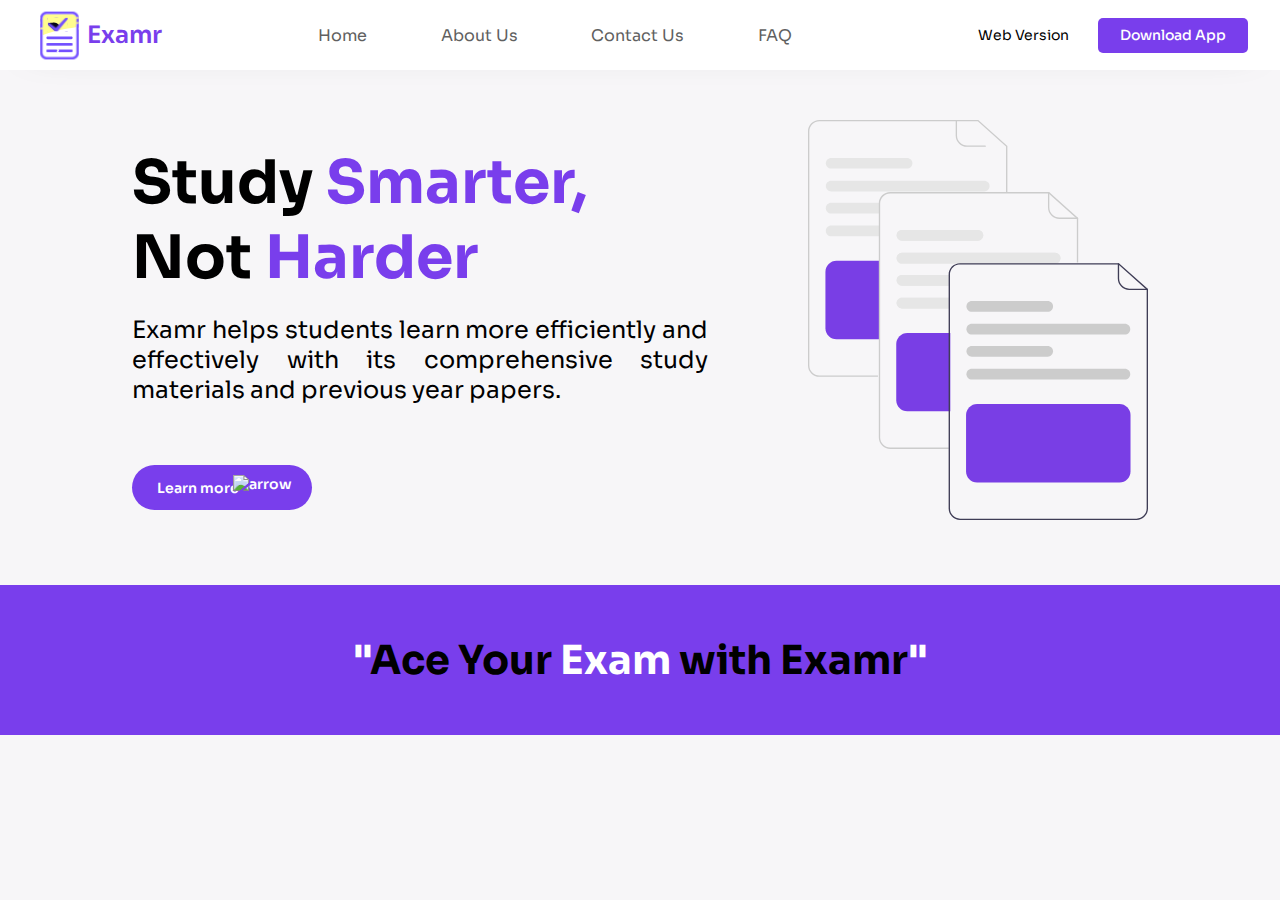
==== index.html @ ffdb3f5b "Update index.html" ====
<!DOCTYPE html>
<html lang="en">
<head>
    <meta charset="UTF-8">
    <meta name="viewport" content="width=device-width, initial-scale=1.0">
    <title>Examr | Homepage</title>
    <link rel="shortcut icon" href="img/Logo.svg" type="image/x-icon">
    <link rel="stylesheet" href="index.css">
</head>
<body>
    <section id="one-head">
        <nav class="nav navbar">
            <div class="logo-box nav-item">
                <img src="img/Logo.svg" alt="logo" height="65" width="55">
                <span class="logo-head">Examr</span>
            </div>
            <ul class="nav-link-box nav-item">
                <li class="nav-link-item"><a class="nav-link" href="#">Home</a></li>
                <li class="nav-link-item"><a class="nav-link" href="#">About Us</a></li>
                <li class="nav-link-item"><a class="nav-link" href="#">Contact Us</a></li>
                <li class="nav-link-item"><a class="nav-link" href="#">FAQ</a></li>
            </ul>
            <div class="nav-btns nav-item mb-btns-close">
                <img src="img/maa-saraswati.png" alt="Maa Saraswati" class="maa hide">
                <button id="web-btn">Web Version</button>
                <button id="app-btn">Download App</button>
            </div>
            <div class="menu-wrap" onclick="toggleMenu()">
                <div class="menu"></div>
            </div>
        </nav>
    </section>

    <section id="hero">
        <img src="img/docs.svg" alt="Docs" id="docs">
        <div class="hero-content">
            <div>
                <h1>Study <span class="text-purple">Smarter,</span><br>Not <span class="text-purple">Harder</span></h1>
            <p>Examr helps students learn more efficiently and effectively with its comprehensive study materials and previous year papers.</p>
            </div>
            <button id="learn-more-btn">Learn more <img src="img/learn-more.png" alt="arrow"/></button>
        </div>
    </section>
      <section id="promo">
        <h1><span class="text-white">"</span>Ace Your <span class="text-white">Exam</span> with Examr<span class="text-white">"</span></h1>
    </section>

    <!-- JavaScript -->
    <script>
        function toggleMenu() {
            document.querySelector('.menu-wrap').classList.toggle('open');
            document.querySelector('.nav-btns').classList.toggle('mb-btns-open');
            document.querySelector('.nav-btns').classList.toggle('mb-btns-close');
            document.querySelector('.maa').classList.toggle('hide');
            document.querySelector('.maa').classList.toggle('btn-img');
        }
    </script>
</body>
</html>
---- index.css ----
/* Reset some default styles */
@import url("https://fonts.googleapis.com/css2?family=Roboto:ital,wght@0,100;0,300;0,400;0,500;0,700;0,900;1,100;1,300;1,400;1,500;1,700;1,900&display=swap");
@import url('https://fonts.googleapis.com/css2?family=Sora:wght@100;200;300;400;500;600;700;800&display=swap');
* {
    margin: 0;
    padding: 0;
    box-sizing: border-box;
    font-family: 'Sora','Roboto', sans-serif;
}

body {
    max-width: 2000px;
    height: 100vh;
    margin: auto;
    box-shadow: 0 0 50px -25px rgba(0, 0, 0, 0.4);
    overflow-x: hidden;
    background-color: #F7F6F8;
}

.text-purple {
  color: #793EEC;
}

.text-white {
  color: #FFFFFF;
}

/* Navbar - Styling */
#one-head {
  width: 100%;
  background-color: white;
  box-shadow: 0 0 40px -30px rgba(0, 0, 0, 0.4);
  z-index: 15;
  position: sticky;
  top: 0;
  left: 0;
}

.nav {
  display: flex;
  justify-content: space-between;
  width: 95%;
  height: 70px;
  margin: auto;
  flex-wrap: none;
  align-items: stretch;
}

/* Logo - Styling */
.logo-box {
  z-index: 20;
}

.logo-head {
  font-size: 24px;
  font-weight: 600;
  color: #793EEC;
}

/* Nav links */
.nav-item {
  display: flex;
  justify-content: flex-start;
  align-items: center;
}

.nav-link-box {
  width: 37vw;
  max-width: 500px;
  box-sizing: content-box;
  justify-content: space-between;
  align-items: stretch;
}

.nav-link-item {
  box-sizing: content-box;
  list-style: none;
  display: flex;
  align-items: center;
  position: relative;
}

.nav-link {
  text-decoration: none;
  color: #606060;
  font-size: 16px;
  padding: 5px 0px;
}

.nav-link:after {
  content:"";
  position: absolute;
  bottom: 0px;
  left: 0px;
  height: 2px;
  width: 0%;
  background-color: #793EEC;
}

.nav-link:hover:after{
  width: 100%;
}

/* Nav-buttons Styling */
#app-btn, #web-btn {
  width: 150px;
  height: 35px;
  font-size: 14px;
}

#web-btn {
  background-color: transparent;
  outline: none;
  border: none;
}

#web-btn:hover {
  color: #793EEC;
  font-weight: 600;
}

#app-btn {
  font-weight: 500;
  border: none;
  outline: none;
  background-color: #793EEC;
  color: #FFFFFF;
  border-radius: 5px;
}

.hide{
  display: none;
}

/* Menu-bar */
.menu-wrap {
  width: 30px;
  height: 70px;
  padding: 27px;
  margin-right: 30px;
  box-sizing: border-box;
  display: none;
  z-index: 20;
}

.menu,
.menu::before,
.menu::after {
  content: '';
  position: absolute;
  width: 35px;
  height: 2px;
  background-color: #333;
  transition: all 0.3s ease-in-out;
}

.menu::before {
  top: 8px;
}

.menu::after {
  top: 16px;
}

.open .menu {
  transform: rotate(45deg);
}

.open .menu::before {
  transform: rotate(-90deg);
  top: 10px;
}

.open .menu::after {
  transform: rotate(90deg);
  top: 10px;
}

/* Hero - Section - Styling */
#hero {
  display: flex;
  flex-direction: row-reverse;
  flex-wrap: none;
  width: 95%;
  margin: auto;
  padding: 50px 0px;
  justify-content: space-evenly;
}

.hero-content {
  width: 45vw;
  max-width: 900px;
  display: flex;
  flex-direction: column;
  gap: 60px;
  padding: 25px 0px;
}

.hero-content h1 {
  font-size: 60px;
  margin-bottom: 20px;
}

.hero-content p {
  text-align: justify;
  font-size:24px;
}

#learn-more-btn {
  position: relative;
  width: 180px;
  height: 45px;
  border: none;
  outline: none;
  background-color: #793EEC;
  color: #FFFFFF;
  padding: 0px 25px;
  overflow: hidden;
  font-weight: 600;
  font-size: 14px;
  text-align: left;
  border-radius: 50px;
}

#learn-more-btn img {
  height: 25px;
  margin: 0 20px;
  position: absolute;
  right: 0px;
  top: 10px;
}

#docs {
  height: 400px;
}


/* Section Promo - Styling */
#promo {
  width: 100%;
  height: 150px;
  display: flex;
  align-items: center;
  justify-content: center;
  background-color: #793EEC;
}

#promo h1 {
  font-size: 40px;
}

/* Tablet and Mobile mode (Promo) */
@media screen and (max-width: 768px){
  #promo {
    height: 120px;
  }
  #promo h1 {
    font-size: 28px;
  }
  
}














/* Tablet mode - Styling (Hero) */
@media screen and (max-width: 1024px) {
  #hero {
    justify-content: space-around;
  }
  .hero-content {
    gap: 40px;
  }
  .hero-content h1{ 
    font-size: 40px;
    margin-bottom: 10px;
  }
  .hero-content p {
    font-size: 18px;
  }
  #docs {
    height: 300px;
  }
}

@media screen and (max-width: 676px) {
  #hero{
    justify-content: flex-start;
    flex-direction: column-reverse;
    flex-wrap: wrap;
    text-align: center;
  }
  .hero-content {
    display: block;
    width: 275px;
    margin: auto;
  }
  .hero-content h1{ 
    font-size: 36px;
  }
  .hero-content p {
    font-size: 14px;
    display: none;
  }
  #learn-more-btn {
    display: none;
  }
  #docs {
    height: 200px;
  }
}






 


































/* Tablet Mode and Mobile Mode (Navbar) */
@media screen and (max-width: 768px) {
  /* Hamburger Menu */
  .menu-wrap {
    display: block;
  }
  
  /* Buttons responsive styling */
  .nav-link-box {
    display: none;
  }
  .mb-btns-close {
    display: none;
  }

  .mb-btns-open {
    position: absolute;
    display: flex;
    justify-content: center;
    flex-direction: column;
    padding: 40px;
    gap: 20px;
    width: 100vw;
    height: 100vh;
    top: 0;
    left: 0;
    background-color: #FFFFFF;
    /* border-radius: 0px 0px 10px 10px; */
    
  }

  #app-btn, #web-btn {
    width: 80vw;
    height: 50px;
    font-size: 16px;
    border-radius: 10px;
  }

  #web-btn {
    font-weight: 500;
    border: none;
    outline: none;
    background-color: #793EEC;
    color: #FFFFFF
  }
  #web-btn:hover {
    color: #FFFFFF;
    font-weight: 500;
  }
  .btn-img {
    display: block;
    width: 50vw;
    margin-bottom: 40px;
  }
}
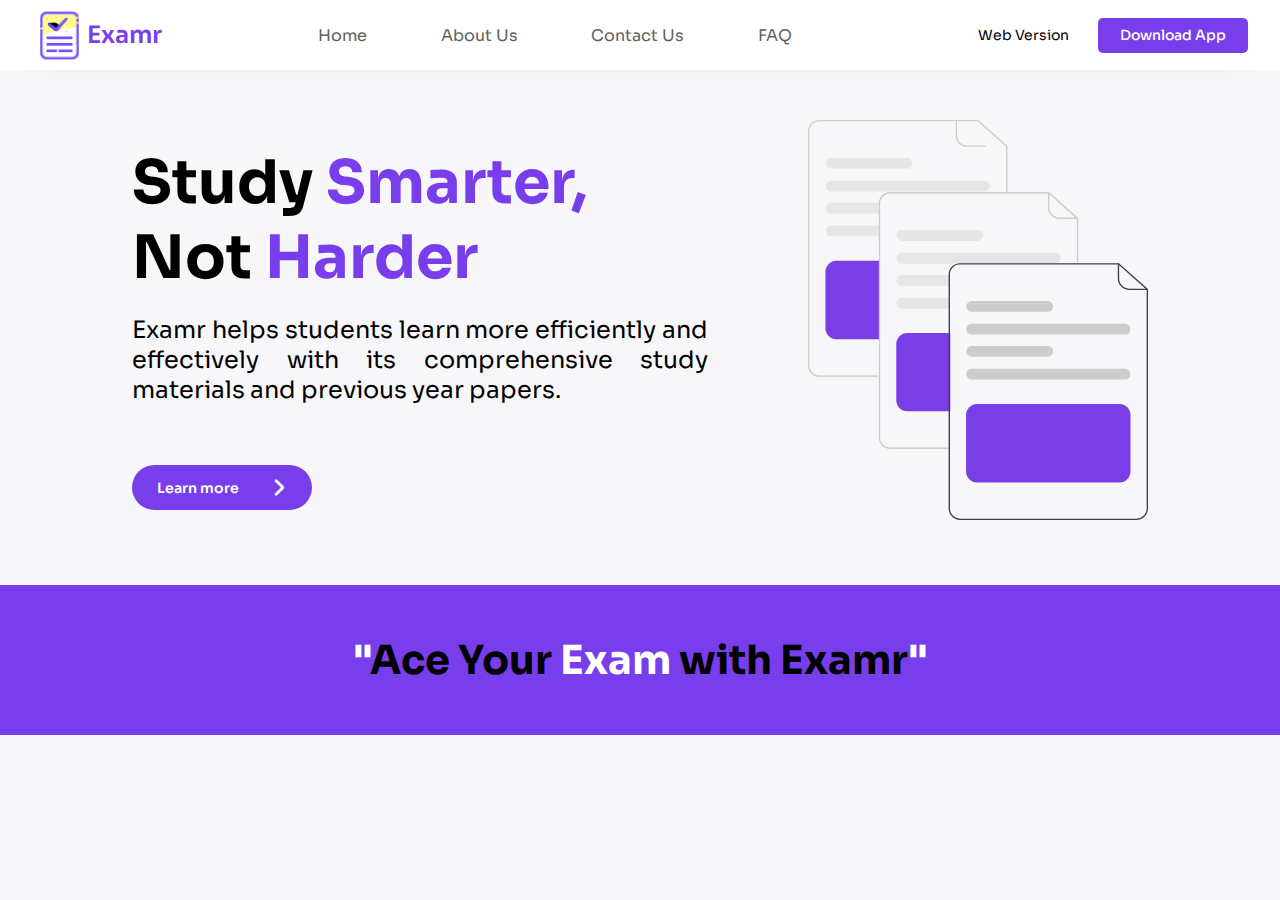
==== commit 08239e70: "Update index.html" ====
--- a/index.html
+++ b/index.html
@@ -41,9 +41,11 @@
             <button id="learn-more-btn">Learn more <img src="img/learn-more.png" alt="arrow"/></button>
         </div>
     </section>
-      <section id="promo">
+
+    <section id="promo">
         <h1><span class="text-white">"</span>Ace Your <span class="text-white">Exam</span> with Examr<span class="text-white">"</span></h1>
     </section>
+
 
     <!-- JavaScript -->
     <script>
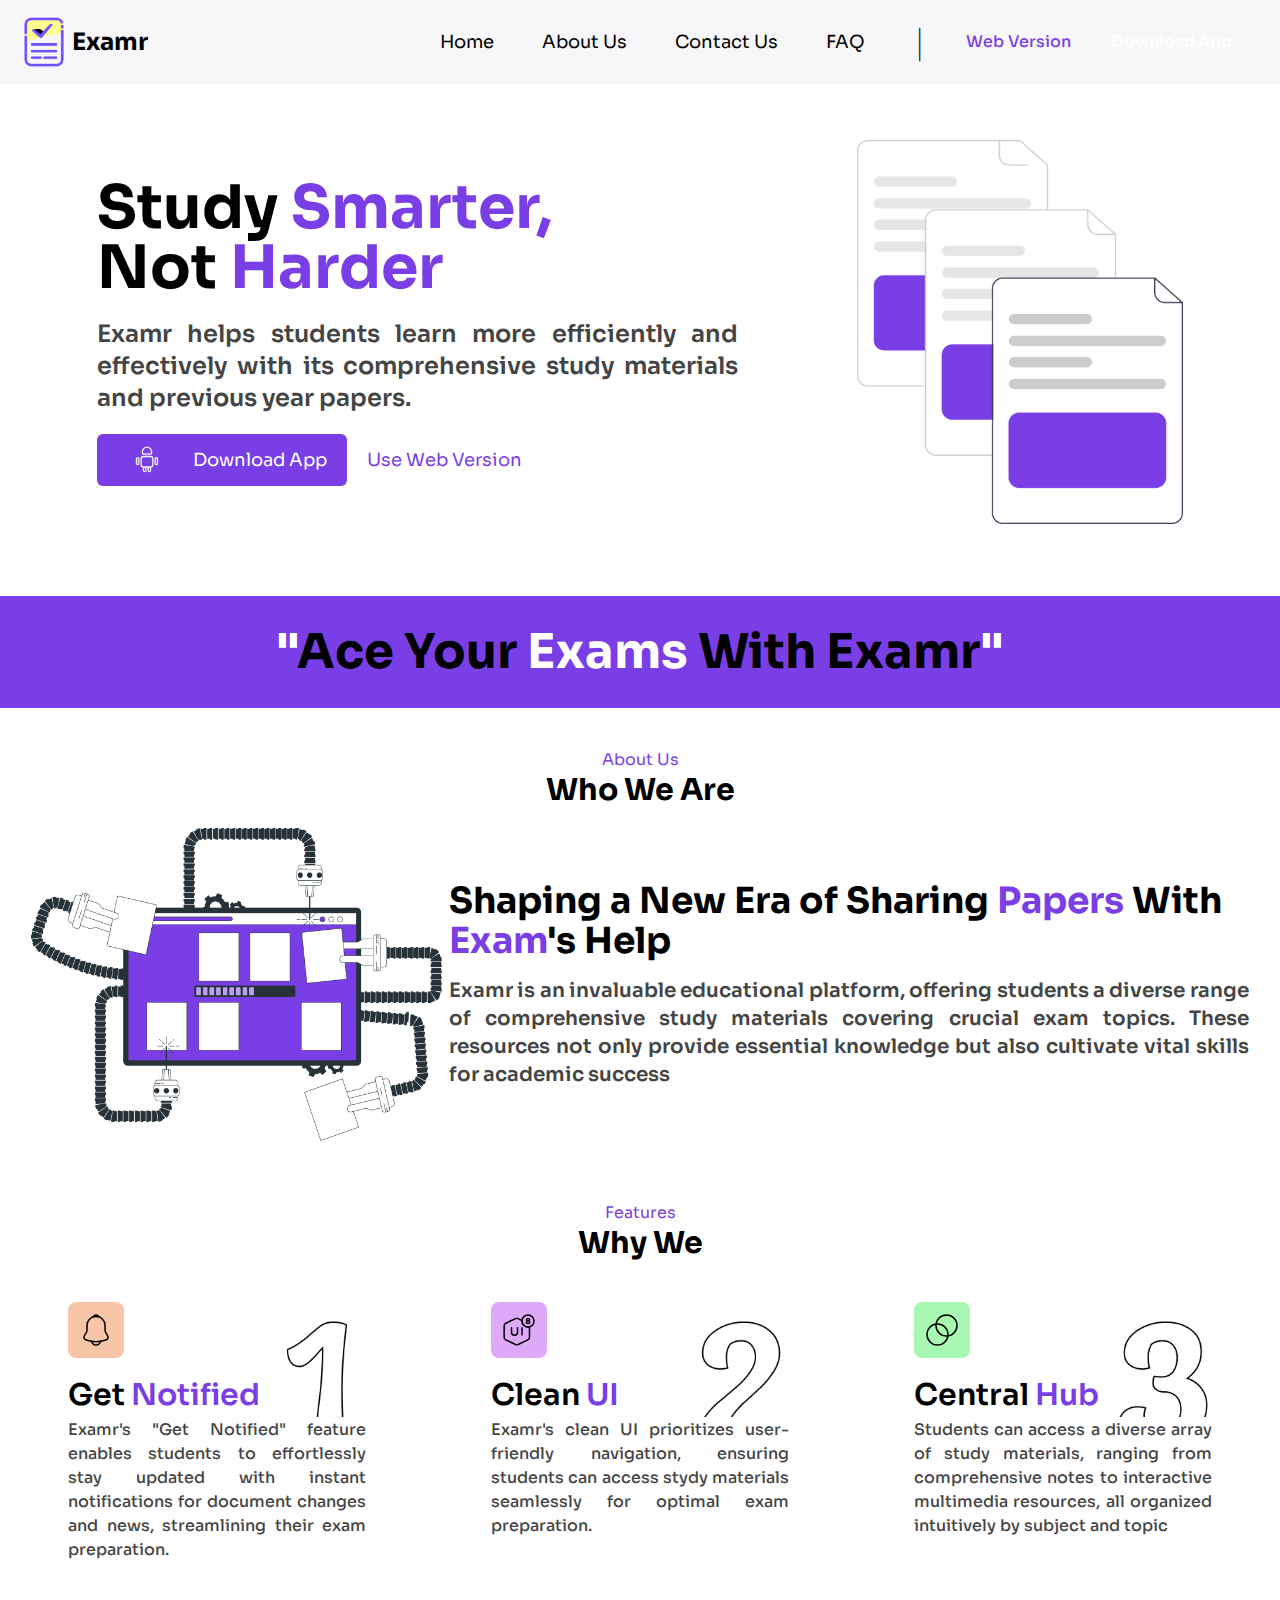
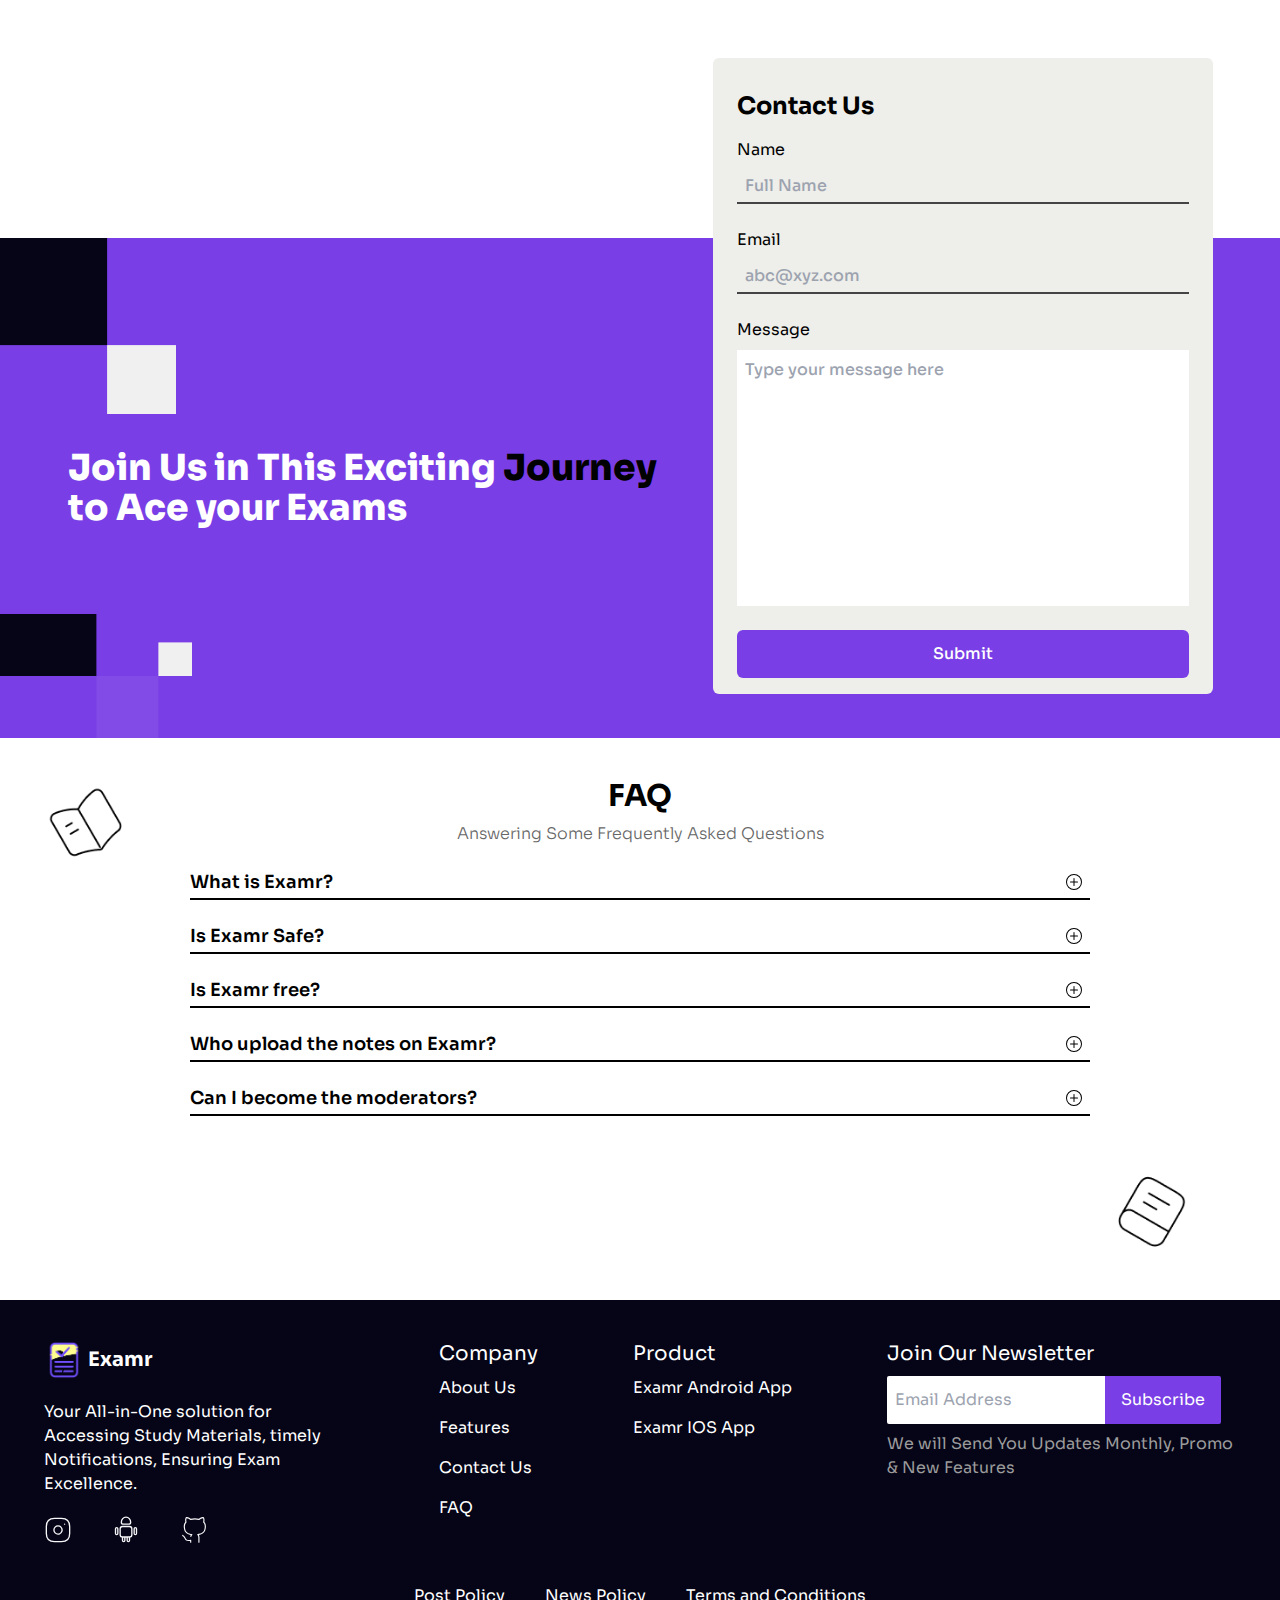
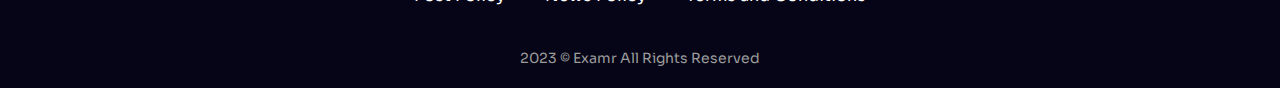
==== commit b3d7b855: "Add files via upload" ====
--- a/index.html
+++ b/index.html
@@ -1,61 +1,549 @@
 <!DOCTYPE html>
 <html lang="en">
-<head>
-    <meta charset="UTF-8">
-    <meta name="viewport" content="width=device-width, initial-scale=1.0">
+  <head>
+    <meta charset="UTF-8" />
+    <meta name="viewport" content="width=device-width, initial-scale=1.0" />
     <title>Examr | Homepage</title>
-    <link rel="shortcut icon" href="img/Logo.svg" type="image/x-icon">
-    <link rel="stylesheet" href="index.css">
-</head>
-<body>
-    <section id="one-head">
-        <nav class="nav navbar">
-            <div class="logo-box nav-item">
-                <img src="img/Logo.svg" alt="logo" height="65" width="55">
-                <span class="logo-head">Examr</span>
+    <link rel="stylesheet" href="index.css" />
+    <link rel="stylesheet" href="color.css" />
+    <link rel="shortcut icon" href="../img/logo.png" type="image/x-icon" />
+    <link rel="preconnect" href="https://fonts.googleapis.com" />
+    <link rel="preconnect" href="https://fonts.gstatic.com" crossorigin />
+    <link
+      href="https://fonts.googleapis.com/css2?family=Sora:wght@100;200;300;400;500;600;700;800&display=swap"
+      rel="stylesheet"
+    />
+    <style>
+      .faq.active .answer {
+        max-height:fit-content;
+      }
+      .faq.active .bi {
+        display:none;
+      }
+    </style>
+  </head>
+  <body
+    class="antialiased examr-background"
+    style="font-family: 'sora', sans-serif"
+  >
+    <!-- Navbar -->
+    <header
+      class="shadow-md shadow-[#e6e6e6] bg-white md:shadow-none md:bg-[#F7F6F8]"
+    >
+      <!--  -->
+      <nav
+        class="flex flex-wrap items-center justify-between w-full py-2 px-4 md:py-0"
+      >
+        <div>
+          <!-- Logo -->
+          <a href="index.html" class="flex items-center justify-start">
+            <img src="../img/logo.png" alt="logo" class="h-14" />
+            <h1 class="text-2xl font-bold">Examr</h1>
+          </a>
+        </div>
+        <img
+          id="menu"
+          src="../img/menu.svg"
+          alt="logo"
+          class="h-9 md:hidden"
+          onclick="menuChange(), menuToggle()"
+        />
+        <div
+          id="navitem"
+          class="hidden flex-col w-[100vw] px-8 py-5 gap-5 md:flex md:text-sm md:justify-between md:items-center md:px-3 md:flex-row md:w-fit md:gap-0"
+        >
+          <!-- Navlinks -->
+          <ul
+            id="navlinks"
+            class="flex flex-col lg:gap-8 lg:text-lg md:gap-x-0.5 md:justify-between md:items-center md:flex-row md:text-sm"
+          >
+            <li
+              class="home  px-2 py-2 md:hover:bg-[rgba(121,62,229,0.8)] md:hover:rounded-[5px] md:hover:text-white cursor-pointer"
+            >
+              <a href="#">Home</a>
+            </li>
+            <li
+              class="about-us-link px-2 py-2 md:hover:bg-[rgba(121,62,229,0.8)] md:hover:rounded-[5px] md:hover:text-white cursor-pointer"
+            >
+              <a href="#">About Us</a>
+            </li>
+            <li
+              class="contact-us-link px-2 py-2 md:hover:bg-[rgba(121,62,229,0.8)] md:hover:rounded-[5px] md:hover:text-white cursor-pointer"
+            >
+              <a href="#">Contact Us</a>
+            </li>
+            <li
+              class="faq-link px-2 py-2 md:hover:bg-[rgba(121,62,229,0.8)] md:hover:rounded-[5px] md:hover:text-white cursor-pointer"
+            >
+              <a href="#">FAQ</a>
+            </li>
+          </ul>
+          <!-- Divider " | " -->
+          <span
+            id="divider"
+            class="font-thin text-4xl mx-2 hidden md:block lg:mx-[40px]"
+            >|</span
+          >
+          <!-- Buttons -->
+          <button
+            id="web-btn"
+            class="px-5 py-2  font-medium rounded-md w-48 md:pr-5 text-[#793EE5] md:w-fit md:px-0 bg-transparent lg:text-base"
+          >
+            Web Version
+          </button>
+          <button
+            id="app-btn"
+            class="w-48 px-5 py-2 examr-purple-bg text-white font-semibold rounded-md md:w-fit lg:text-base"
+          >
+            Download App
+          </button>
+        </div>
+      </nav>
+    </header>
+
+    <!-- Hero Section -->
+    <div
+      class="px-5 py-5 flex flex-col items-center gap-1 sm:flex sm:flex-row sm:justify-evenly sm:py-14 sm:px-14 sm:gap-5 lg:justify-evenly"
+    >
+      <div
+        class="w-full flex flex-col items-center gap-5 py-5 sm:w-fit sm:justify-between sm:items-start"
+      >
+        <h1 class="text-4xl font-bold sm:text-4xl lg:text-6xl">
+          Study <span class="text-[#793EE5]">Smarter,</span><br />Not
+          <span class="text-[#793EE5]">Harder</span>
+        </h1>
+        <p
+          class="text-base text-[#444444] text-justify max-w-[400px] sm:w-11/12 sm:max-w-[450px] sm:text-lg md:font-semibold md:text-lg lg:text-2xl lg:max-w-[700px]"
+        >
+          Examr helps students learn more efficiently and effectively with its
+          comprehensive study materials and previous year papers.
+        </p>
+        <div class="flex flex-col md:flex-row-reverse">
+          <button
+          class="px-5 py-3 text-[#793EE5] text-base rounded-md md:text-lg outline-none"
+        >
+          Use Web Version
+        </button>
+        <button
+          class="flex py-3 px-5 gap-x-4 bg-[#793EE5] items-center text-white text-base rounded-md md:text-lg"
+        >
+        <img src="../img/android.svg" class="h-7 mx-4" alt="download" />
+          Download App
+        </button>
+        </div>
+      </div>
+      <img
+        class="h-60 w-fit hidden sm:block lg:h-96"
+        src="../img/docs.png"
+        alt="docs"
+      />
+    </div>
+
+    <!-- Promotion -->
+    <div class="w-full py-5 my-4 bg-[#793EE5] sm:py-8">
+      <h1 class="font-bold text-xl text-center sm:text-3xl md:text-5xl">
+        <span class="text-white">"</span>Ace Your
+        <span class="text-white">Exams</span> With Examr<span class="text-white"
+          >"</span
+        >
+      </h1>
+    </div>
+
+    <!-- About Us -->
+    <div class="about-us flex flex-col items-center text-center mt-6 lg:mt-10">
+      <h4 class="text-[#793EE5] text-xs md:text-base">About Us</h4>
+      <h1 class="text-base font-bold sm:text-lg md:text-2xl lg:text-3xl">
+        Who We Are
+      </h1>
+    </div>
+    <div
+      class="flex flex-col px-4 items-center md:flex-row md:justify-evenly md:gap-5 md:px-6 lg:justify-evenly lg:gap-5 xl:gap-0"
+    >
+      <img
+        class="w-6/12 min-w-[240px] my-5 sm:w-72 md:w-80 lg:w-96 xl:w-4/12"
+        src="../img/Portfolio.png"
+        alt=""
+      />
+      <div
+        class="md:flex md:flex-col md:items-start md:max-w-[550px] md:py-4 lg:max-w-[800px] gap-4"
+      >
+        <h1
+          class="text-base font-bold text-center sm:text-xl md:text-left md:text-2xl lg:text-3xl xl:text-4xl"
+        >
+          Shaping a New Era of Sharing
+          <span class="text-[#793EE5]">Papers</span> With
+          <span class="text-[#793EE5]">Exam</span>'s Help
+        </h1>
+        <p
+          class="hidden md:block md:text-justify md:text-lg md:font-semibold md:text-[#444444] lg:text-xl"
+        >
+          Examr is an invaluable educational platform, offering students a
+          diverse range of comprehensive study materials covering crucial exam
+          topics. These resources not only provide essential knowledge but also
+          cultivate vital skills for academic success
+        </p>
+      </div>
+    </div>
+    <!-- Features -->
+    <div class="features flex flex-col items-center text-center mt-10">
+      <h4 class="text-[#793EE5] text-xs md:text-base">Features</h4>
+      <h1 class="text-base font-bold sm:text-lg md:text-2xl lg:text-3xl">
+        Why We
+      </h1>
+    </div>
+    <div
+      class="flex w-full gap-10 md:gap-20 flex-wrap justify-evenly px-4 md:px-6 my-4 md:my-10"
+    >
+      <!-- Notifications -->
+      <div
+        id="notification"
+        class="w-[300px] border border-transparent relative"
+      >
+        <img
+          src="../img/notification.svg"
+          alt="notification"
+          class="p-2.5 bg-[#F8C5A9] rounded-lg absolute top-0 left-0"
+        />
+        <img
+          src="../img/one.png"
+          alt=""
+          class="h-[100px] md:h-[115px] absolute top-0 right-0"
+        />
+        <h1 class="mt-[75px] text-xl md:text-3xl font-semibold">
+          Get <span class="text-[#793EE5]">Notified</span>
+        </h1>
+        <p
+          class="w-full mt-[5px] text-justify text-xs md:text-base font-medium text-[#444444]"
+        >
+          Examr's "Get Notified" feature enables students to effortlessly stay
+          updated with instant notifications for document changes and news,
+          streamlining their exam preparation.
+        </p>
+      </div>
+      <!-- UI -->
+      <div id="ui" class="w-[300px] border border-transparent relative">
+        <img
+          src="../img/ui8.svg"
+          alt="notification"
+          class="p-2.5 bg-[#DEA9F8] rounded-lg absolute top-0 left-0"
+        />
+        <img
+          src="../img/two.png"
+          alt=""
+          class="h-[100px] md:h-[115px] absolute top-0 right-0"
+        />
+        <h1 class="mt-[75px] text-xl md:text-3xl font-semibold">
+          Clean <span class="text-[#793EE5]">UI</span>
+        </h1>
+        <p
+          class="w-full mt-[5px] text-justify text-xs md:text-base font-medium text-[#444444]"
+        >
+          Examr's clean UI prioritizes user-friendly navigation, ensuring
+          students can access stydy materials seamlessly for optimal exam
+          preparation.
+        </p>
+      </div>
+      <!-- Central Hub -->
+      <div id="hub" class="w-[300px] border border-transparent relative">
+        <img
+          src="../img/hub.svg"
+          alt="notification"
+          class="p-2.5 bg-[#A9F8B1] rounded-lg absolute top-0 left-0"
+        />
+        <img
+          src="../img/three.png"
+          alt=""
+          class="h-[100px] md:h-[115px] absolute top-0 right-0"
+        />
+        <h1 class="mt-[75px] text-xl md:text-3xl font-semibold">
+          Central <span class="text-[#793EE5]">Hub</span>
+        </h1>
+        <p
+          class="w-full mt-[5px] text-justify text-xs md:text-base font-medium text-[#444444]"
+        >
+          Students can access a diverse array of study materials, ranging from
+          comprehensive notes to interactive multimedia resources, all organized
+          intuitively by subject and topic
+        </p>
+      </div>
+    </div>
+
+    <!-- Contact Us -->
+    <div class="contact-us lg:mt-[250px] xl:mt-[275px]">
+      <!-- Main Container -->
+      <div
+        class="relative lg:h-[500px] w-full bg-[#793EE5] lg:bg-none flex flex-col items-center lg:flex-row lg:justify-center sm:p-6 lg:gap-14"
+      >
+        <div class="hidden xl:block absolute top-0 left-0 w-44">
+          <img src="../img/Box 1.svg" alt="" />
+        </div>
+        <div class="hidden xl:block absolute bottom-0 left-0 w-48">
+          <img src="../img/Box 2.svg" alt="" />
+        </div>
+        <h1
+          class="text-white text-lg sm:text-2xl md:text-3xl lg:text-4xl font-extrabold my-4"
+        >
+          Join Us in This Exciting <span class="text-black">Journey</span
+          ><br />to Ace your Exams
+        </h1>
+
+        <!-- Contact Us Wrapper -->
+        <div
+          class="flex flex-col items-start w-full sm:max-w-[500px] bg-[#EEEEEA] p-4 sm:px-6 sm:rounded-md lg:-translate-y-28"
+        >
+          <h1 class="my-4 font-bold text-2xl">Contact Us</h1>
+          <form action="#" class="space-y-6 flex flex-col w-full items-center">
+            <div class="input-field flex flex-col space-y-2 w-full">
+              <label for="user-name">Name</label>
+              <input
+                type="text"
+                placeholder="Full Name"
+                class="bg-transparent w-full px-2 py-1 outline-none border-b-2 border-[#444444] text-base text-[#444444] font-medium"
+                required
+              />
             </div>
-            <ul class="nav-link-box nav-item">
-                <li class="nav-link-item"><a class="nav-link" href="#">Home</a></li>
-                <li class="nav-link-item"><a class="nav-link" href="#">About Us</a></li>
-                <li class="nav-link-item"><a class="nav-link" href="#">Contact Us</a></li>
-                <li class="nav-link-item"><a class="nav-link" href="#">FAQ</a></li>
-            </ul>
-            <div class="nav-btns nav-item mb-btns-close">
-                <img src="img/maa-saraswati.png" alt="Maa Saraswati" class="maa hide">
-                <button id="web-btn">Web Version</button>
-                <button id="app-btn">Download App</button>
+            <div class="input-field flex flex-col space-y-2 w-full">
+              <label for="email">Email</label>
+              <input
+                type="email"
+                placeholder="abc@xyz.com"
+                class="bg-transparent w-full px-2 py-1 outline-none border-b-2 border-[#444444] text-base text-[#444444] font-medium"
+                required
+              />
             </div>
-            <div class="menu-wrap" onclick="toggleMenu()">
-                <div class="menu"></div>
+            <div class="input-field flex flex-col space-y-2 w-full">
+              <label for="feedback">Message</label>
+              <textarea
+                name="feedback"
+                class="p-2 outline-none text-base text-[#444444] font-medium md:resize-none min-h-[40px]"
+                cols="30"
+                rows="10"
+                placeholder="Type your message here"
+                required
+              ></textarea>
             </div>
-        </nav>
-    </section>
-
-    <section id="hero">
-        <img src="img/docs.svg" alt="Docs" id="docs">
-        <div class="hero-content">
-            <div>
-                <h1>Study <span class="text-purple">Smarter,</span><br>Not <span class="text-purple">Harder</span></h1>
-            <p>Examr helps students learn more efficiently and effectively with its comprehensive study materials and previous year papers.</p>
-            </div>
-            <button id="learn-more-btn">Learn more <img src="img/learn-more.png" alt="arrow"/></button>
-        </div>
-    </section>
-
-    <section id="promo">
-        <h1><span class="text-white">"</span>Ace Your <span class="text-white">Exam</span> with Examr<span class="text-white">"</span></h1>
-    </section>
-
-
+            <input
+              type="submit"
+              class="py-3 rounded-md bg-[#793EE5] text-white font-medium text-base w-full"
+            />
+          </form>
+        </div>
+      </div>
+    </div>
+    <!-- FAQ (Frequently Asked Questions) -->
+    <div class="faq-section main-conatiner my-10 relative">
+      <img src="../img/vector.png" alt="" class="hidden absolute top-0 left-10 xl:block h-24">
+      <img src="../img/vector 1.png" alt="" class="hidden absolute bottom-0 right-20 xl:block h-24">
+      <div class="flex flex-col items-center mb-4 space-y-2">
+        <h1 class="text-3xl font-bold">FAQ</h1>
+        <h4 class="text-center text-[#666666] font-light text-base">
+          Answering Some Frequently Asked Questions
+        </h4>
+      </div>
+      <!-- Q1 -->
+      <div class="faq mt-5 border-b-2 border-black cursor-pointer w-11/12 mx-auto max-w-[900px]">
+        <div class="question flex justify-between items-center">
+          <h3 class="font-semibold text-base sm:text-lg">What is Examr?</h3>
+  
+          <svg
+            xmlns="http://www.w3.org/2000/svg"
+            width="16"
+            height="16"
+            fill="currentColor"
+            class="bi bi-plus-circle m-2"
+          >
+            <path
+              d="M8 15A7 7 0 1 1 8 1a7 7 0 0 1 0 14zm0 1A8 8 0 1 0 8 0a8 8 0 0 0 0 16z"
+            />
+            <path
+              d="M8 4a.5.5 0 0 1 .5.5v3h3a.5.5 0 0 1 0 1h-3v3a.5.5 0 0 1-1 0v-3h-3a.5.5 0 0 1 0-1h3v-3A.5.5 0 0 1 8 4z"
+            />
+          </svg>
+        </div>
+        <div class="answer max-h-0 overflow-hidden transition-all duration-700 ease-in-out">
+          <p class="text-justify px-2 py-4">
+            Examr is an innovative online platform designed to provide students
+            with comprehensive study materials, practice tests, progress tracking,
+            and timely notifications, all aimed at enhancing their exam
+            preparation experience.
+          </p>
+        </div>
+      </div>
+      
+      <!-- Q2 -->
+      <div class="faq mt-5 border-b-2 border-black cursor-pointer w-11/12 mx-auto max-w-[900px]">
+        <div class="question flex justify-between items-center">
+          <h3 class="font-semibold text-base sm:text-lg">Is Examr Safe?</h3>
+  
+          <svg
+            xmlns="http://www.w3.org/2000/svg"
+            width="16"
+            height="16"
+            fill="currentColor"
+            class="bi bi-plus-circle m-2"
+            viewBox="0 0 16 16"
+          >
+            <path
+              d="M8 15A7 7 0 1 1 8 1a7 7 0 0 1 0 14zm0 1A8 8 0 1 0 8 0a8 8 0 0 0 0 16z"
+            />
+            <path
+              d="M8 4a.5.5 0 0 1 .5.5v3h3a.5.5 0 0 1 0 1h-3v3a.5.5 0 0 1-1 0v-3h-3a.5.5 0 0 1 0-1h3v-3A.5.5 0 0 1 8 4z"
+            />
+          </svg>
+        </div>
+        <div class="answer max-h-0 overflow-hidden">
+          <p class="text-justify px-2 py-4">
+            Yes, Examr is safe and secure. All the resources provided are genuine and trusted by the admin. User's privacy and safety has been Examr's primary concern.
+          </p>
+        </div>
+      </div>
+  
+      <!-- Q3 -->
+      <div class="faq mt-5 border-b-2 border-black cursor-pointer w-11/12 mx-auto max-w-[900px]">
+        <div class="question flex justify-between items-center">
+          <h3 class="font-semibold text-base sm:text-lg">Is Examr free?</h3>
+  
+          <svg
+            xmlns="http://www.w3.org/2000/svg"
+            width="16"
+            height="16"
+            fill="currentColor"
+            class="bi bi-plus-circle m-2"
+            viewBox="0 0 16 16"
+          >
+            <path
+              d="M8 15A7 7 0 1 1 8 1a7 7 0 0 1 0 14zm0 1A8 8 0 1 0 8 0a8 8 0 0 0 0 16z"
+            />
+            <path
+              d="M8 4a.5.5 0 0 1 .5.5v3h3a.5.5 0 0 1 0 1h-3v3a.5.5 0 0 1-1 0v-3h-3a.5.5 0 0 1 0-1h3v-3A.5.5 0 0 1 8 4z"
+            />
+          </svg>
+        </div>
+        <div class="answer max-h-0 overflow-hidden">
+          <p class="text-justify px-2 py-4">
+            Examr is Free.<br>Access the best notes and previous year papers gathered from trustworthy sources.
+          </p>
+        </div>
+      </div>
+  
+      <!-- Q4 -->
+      <div class="faq mt-5 border-b-2 border-black cursor-pointer w-11/12 mx-auto max-w-[900px]">
+        <div class="question flex justify-between items-center">
+          <h3 class="font-semibold text-base sm:text-lg">Who upload the notes on Examr?</h3>
+  
+          <svg
+            xmlns="http://www.w3.org/2000/svg"
+            width="16"
+            height="16"
+            fill="currentColor"
+            class="bi bi-plus-circle m-2"
+            viewBox="0 0 16 16"
+          >
+            <path
+              d="M8 15A7 7 0 1 1 8 1a7 7 0 0 1 0 14zm0 1A8 8 0 1 0 8 0a8 8 0 0 0 0 16z"
+            />
+            <path
+              d="M8 4a.5.5 0 0 1 .5.5v3h3a.5.5 0 0 1 0 1h-3v3a.5.5 0 0 1-1 0v-3h-3a.5.5 0 0 1 0-1h3v-3A.5.5 0 0 1 8 4z"
+            />
+          </svg>
+        </div>
+        <div class="answer max-h-0 overflow-hidden">
+          <p class="text-justify px-2 py-4">
+            The admin and moderators are given the privilege to share the notes and the papers.
+          </p>
+        </div>
+      </div>
+  
+      <!-- Q5 -->
+      <div class="faq mt-5 border-b-2 border-black cursor-pointer w-11/12 mx-auto max-w-[900px]">
+        <div class="question flex justify-between items-center">
+          <h3 class="font-semibold text-base sm:text-lg">Can I become the moderators?</h3>
+  
+          <svg
+            xmlns="http://www.w3.org/2000/svg"
+            width="16"
+            height="16"
+            fill="currentColor"
+            class="bi bi-plus-circle m-2"
+            viewBox="0 0 16 16"
+          >
+            <path
+              d="M8 15A7 7 0 1 1 8 1a7 7 0 0 1 0 14zm0 1A8 8 0 1 0 8 0a8 8 0 0 0 0 16z"
+            />
+            <path
+              d="M8 4a.5.5 0 0 1 .5.5v3h3a.5.5 0 0 1 0 1h-3v3a.5.5 0 0 1-1 0v-3h-3a.5.5 0 0 1 0-1h3v-3A.5.5 0 0 1 8 4z"
+            />
+          </svg>
+        </div>
+        <div class="answer max-h-0 overflow-hidden">
+          <p class="text-justify px-2 py-4">
+            <a href="#" class="font-medium text-[#793EE5]">Contact</a> the Examr admin to become the moderators.<br>Note: Moderators can be removed if found spaming, misleading and been inactive for a long period of time.
+          </p>
+        </div>
+      </div>
+      <div class="h-36 hidden xl:block"></div>
+    </div>
+
+    <!-- Footer -->
+    <footer class="bg-[#050517] py-5 px-4 text-white lg:pt-10">
+      <!-- footer top -->
+      <div class="flex flex-wrap gap-10 w-full sm:justify-around">
+        <!-- One -->
+      <div class="flex flex-col gap-5 max-w-[300px]">
+        <div class="flex items-center gap-1">
+          <img src="../img/logo.png" alt="logo" class="h-10">
+          <h1 class="font-bold text-lg lg:text-xl">Examr</h1>
+        </div>
+        <p class="text-white text-xs lg:text-base">Your All-in-One solution for Accessing Study Materials, timely Notifications, Ensuring Exam Excellence.</p>
+        <div class="social-media-icons flex gap-10">
+          <a href="https://www.instagram.com/bmayanksingh/"><img src="../img/instagram.svg" alt="instagram" class="h-7"></a>
+          <a href="#"><img src="../img/android.svg" alt="android" class="h-7"></a>
+          <a href="#"><img src="../img/github.svg" alt="github" class="h-7"></a>
+        </div>
+      </div>
+
+      <!-- Two -->
+      <div class="flex flex-col gap-2">
+        <h4 class="text-lg lg:text-xl">Company</h4>
+        <div class="flex flex-row gap-4 flex-wrap text-xs sm:flex-col sm:text-base">
+          <a href="#">About Us</a>
+          <a href="#">Features</a>
+          <a href="#">Contact Us</a>
+          <a href="#">FAQ</a>
+        </div>
+      </div>
+
+      <!-- Three -->
+      <div class="flex flex-col gap-2">
+        <h4 class="text-lg lg:text-xl">Product</h4>
+        <div class="flex flex-row gap-4 flex-wrap text-xs sm:flex-col sm:text-base">
+          <a href="#">Examr Android App</a>
+          <a href="#">Examr IOS App</a>
+        </div>
+      </div>
+
+      <!-- Four -->
+      <div class="flex flex-col gap-2 max-w-[350px]">
+        <h4 class="text-lg lg:text-xl">Join Our Newsletter</h4>
+        <form action="#" class="flex">
+          <input type="text" placeholder="Email Address" class="px-2 py-3 rounded-l-sm text-sm text-black lg:text-base" required>
+          <input type="submit" value="Subscribe" class="bg-[#793EE5] px-4 py-3 rounded-r-sm text-xs lg:text-base"/>
+        </form>
+        <p class="text-xs text-[#9c9c9c] lg:text-base">We will Send You Updates Monthly, Promo & New Features</p>
+      </div>
+      </div>
+      <!-- footer middle -->
+      <div class="flex flex-wrap gap-x-10 gap-y-4 items-center my-10 w-full justify-center">
+        <a href="#">Post Policy</a>
+        <a href="#">News Policy</a>
+        <a href="#">Terms and Conditions</a>
+      </div>
+      <!-- footer bottom -->
+      <p class="text-xs sm:text-sm text-[#9c9c9c] w-full text-center">2023 © Examr All Rights Reserved</p>
+    </footer>
+    <button id="to-top-button" onclick="goToTop()" title="Go To Top"
+        class="hidden fixed z-90 bottom-2 right-2 md:bottom-2 md:right-2 border-0 w-6 h-6 md:w-10 md:h-10 rounded-full drop-shadow-md bg-[#793EE5] text-white text-base md:text-3xl font-bold">&uarr;</button>
     <!-- JavaScript -->
-    <script>
-        function toggleMenu() {
-            document.querySelector('.menu-wrap').classList.toggle('open');
-            document.querySelector('.nav-btns').classList.toggle('mb-btns-open');
-            document.querySelector('.nav-btns').classList.toggle('mb-btns-close');
-            document.querySelector('.maa').classList.toggle('hide');
-            document.querySelector('.maa').classList.toggle('btn-img');
-        }
-    </script>
-</body>
+    <script src="index.js"></script>
+  </body>
 </html>
--- a/index.css
+++ b/index.css
@@ -1,417 +1,1698 @@
-/* Reset some default styles */
-@import url("https://fonts.googleapis.com/css2?family=Roboto:ital,wght@0,100;0,300;0,400;0,500;0,700;0,900;1,100;1,300;1,400;1,500;1,700;1,900&display=swap");
-@import url('https://fonts.googleapis.com/css2?family=Sora:wght@100;200;300;400;500;600;700;800&display=swap');
-* {
-    margin: 0;
-    padding: 0;
-    box-sizing: border-box;
-    font-family: 'Sora','Roboto', sans-serif;
-}
-
-body {
-    max-width: 2000px;
-    height: 100vh;
-    margin: auto;
-    box-shadow: 0 0 50px -25px rgba(0, 0, 0, 0.4);
-    overflow-x: hidden;
-    background-color: #F7F6F8;
-}
-
-.text-purple {
-  color: #793EEC;
-}
-
-.text-white {
-  color: #FFFFFF;
-}
-
-/* Navbar - Styling */
-#one-head {
-  width: 100%;
-  background-color: white;
-  box-shadow: 0 0 40px -30px rgba(0, 0, 0, 0.4);
-  z-index: 15;
-  position: sticky;
-  top: 0;
-  left: 0;
-}
-
-.nav {
-  display: flex;
-  justify-content: space-between;
-  width: 95%;
-  height: 70px;
-  margin: auto;
-  flex-wrap: none;
-  align-items: stretch;
-}
-
-/* Logo - Styling */
-.logo-box {
-  z-index: 20;
-}
-
-.logo-head {
-  font-size: 24px;
-  font-weight: 600;
-  color: #793EEC;
-}
-
-/* Nav links */
-.nav-item {
-  display: flex;
-  justify-content: flex-start;
-  align-items: center;
-}
-
-.nav-link-box {
-  width: 37vw;
-  max-width: 500px;
-  box-sizing: content-box;
-  justify-content: space-between;
-  align-items: stretch;
-}
-
-.nav-link-item {
-  box-sizing: content-box;
-  list-style: none;
-  display: flex;
-  align-items: center;
-  position: relative;
-}
-
-.nav-link {
-  text-decoration: none;
-  color: #606060;
-  font-size: 16px;
-  padding: 5px 0px;
-}
-
-.nav-link:after {
-  content:"";
-  position: absolute;
-  bottom: 0px;
-  left: 0px;
-  height: 2px;
-  width: 0%;
-  background-color: #793EEC;
-}
-
-.nav-link:hover:after{
-  width: 100%;
-}
-
-/* Nav-buttons Styling */
-#app-btn, #web-btn {
-  width: 150px;
-  height: 35px;
-  font-size: 14px;
-}
-
-#web-btn {
-  background-color: transparent;
-  outline: none;
-  border: none;
-}
-
-#web-btn:hover {
-  color: #793EEC;
-  font-weight: 600;
-}
-
-#app-btn {
-  font-weight: 500;
-  border: none;
-  outline: none;
-  background-color: #793EEC;
-  color: #FFFFFF;
-  border-radius: 5px;
-}
-
-.hide{
-  display: none;
-}
-
-/* Menu-bar */
-.menu-wrap {
-  width: 30px;
-  height: 70px;
-  padding: 27px;
-  margin-right: 30px;
-  box-sizing: border-box;
-  display: none;
-  z-index: 20;
-}
-
-.menu,
-.menu::before,
-.menu::after {
-  content: '';
-  position: absolute;
-  width: 35px;
-  height: 2px;
-  background-color: #333;
-  transition: all 0.3s ease-in-out;
-}
-
-.menu::before {
-  top: 8px;
-}
-
-.menu::after {
-  top: 16px;
-}
-
-.open .menu {
-  transform: rotate(45deg);
-}
-
-.open .menu::before {
-  transform: rotate(-90deg);
-  top: 10px;
-}
-
-.open .menu::after {
-  transform: rotate(90deg);
-  top: 10px;
-}
-
-/* Hero - Section - Styling */
-#hero {
-  display: flex;
-  flex-direction: row-reverse;
-  flex-wrap: none;
-  width: 95%;
-  margin: auto;
-  padding: 50px 0px;
-  justify-content: space-evenly;
-}
-
-.hero-content {
-  width: 45vw;
-  max-width: 900px;
-  display: flex;
-  flex-direction: column;
-  gap: 60px;
-  padding: 25px 0px;
-}
-
-.hero-content h1 {
-  font-size: 60px;
-  margin-bottom: 20px;
-}
-
-.hero-content p {
-  text-align: justify;
-  font-size:24px;
-}
-
-#learn-more-btn {
-  position: relative;
-  width: 180px;
-  height: 45px;
-  border: none;
-  outline: none;
-  background-color: #793EEC;
-  color: #FFFFFF;
-  padding: 0px 25px;
-  overflow: hidden;
-  font-weight: 600;
-  font-size: 14px;
-  text-align: left;
-  border-radius: 50px;
-}
-
-#learn-more-btn img {
-  height: 25px;
-  margin: 0 20px;
-  position: absolute;
-  right: 0px;
-  top: 10px;
-}
-
-#docs {
-  height: 400px;
-}
-
-
-/* Section Promo - Styling */
-#promo {
-  width: 100%;
-  height: 150px;
-  display: flex;
-  align-items: center;
-  justify-content: center;
-  background-color: #793EEC;
-}
-
-#promo h1 {
-  font-size: 40px;
-}
-
-/* Tablet and Mobile mode (Promo) */
-@media screen and (max-width: 768px){
-  #promo {
-    height: 120px;
-  }
-  #promo h1 {
-    font-size: 28px;
-  }
-  
-}
-
-
-
-
-
-
-
-
-
-
-
-
-
-
-/* Tablet mode - Styling (Hero) */
-@media screen and (max-width: 1024px) {
-  #hero {
-    justify-content: space-around;
-  }
-  .hero-content {
-    gap: 40px;
-  }
-  .hero-content h1{ 
-    font-size: 40px;
-    margin-bottom: 10px;
-  }
-  .hero-content p {
-    font-size: 18px;
-  }
-  #docs {
-    height: 300px;
-  }
-}
-
-@media screen and (max-width: 676px) {
-  #hero{
-    justify-content: flex-start;
-    flex-direction: column-reverse;
-    flex-wrap: wrap;
-    text-align: center;
-  }
-  .hero-content {
-    display: block;
-    width: 275px;
-    margin: auto;
-  }
-  .hero-content h1{ 
-    font-size: 36px;
-  }
-  .hero-content p {
-    font-size: 14px;
-    display: none;
-  }
-  #learn-more-btn {
-    display: none;
-  }
-  #docs {
-    height: 200px;
-  }
-}
-
-
-
-
-
-
- 
-
-
-
-
-
-
-
-
-
-
-
-
-
-
-
-
-
-
-
-
-
-
-
-
-
-
-
-
-
-
-
-
-
-
-/* Tablet Mode and Mobile Mode (Navbar) */
-@media screen and (max-width: 768px) {
-  /* Hamburger Menu */
-  .menu-wrap {
-    display: block;
-  }
-  
-  /* Buttons responsive styling */
-  .nav-link-box {
-    display: none;
-  }
-  .mb-btns-close {
-    display: none;
-  }
-
-  .mb-btns-open {
-    position: absolute;
-    display: flex;
-    justify-content: center;
-    flex-direction: column;
-    padding: 40px;
-    gap: 20px;
-    width: 100vw;
-    height: 100vh;
-    top: 0;
-    left: 0;
-    background-color: #FFFFFF;
-    /* border-radius: 0px 0px 10px 10px; */
-    
-  }
-
-  #app-btn, #web-btn {
-    width: 80vw;
-    height: 50px;
-    font-size: 16px;
-    border-radius: 10px;
-  }
-
-  #web-btn {
-    font-weight: 500;
-    border: none;
-    outline: none;
-    background-color: #793EEC;
-    color: #FFFFFF
-  }
-  #web-btn:hover {
-    color: #FFFFFF;
-    font-weight: 500;
-  }
-  .btn-img {
-    display: block;
-    width: 50vw;
-    margin-bottom: 40px;
-  }
-}
+/*
+! tailwindcss v3.3.3 | MIT License | https://tailwindcss.com
+*/
+
+/*
+1. Prevent padding and border from affecting element width. (https://github.com/mozdevs/cssremedy/issues/4)
+2. Allow adding a border to an element by just adding a border-width. (https://github.com/tailwindcss/tailwindcss/pull/116)
+*/
+
+*,
+::before,
+::after {
+  box-sizing: border-box;
+  /* 1 */
+  border-width: 0;
+  /* 2 */
+  border-style: solid;
+  /* 2 */
+  border-color: #e5e7eb;
+  /* 2 */
+}
+
+::before,
+::after {
+  --tw-content: '';
+}
+
+/*
+1. Use a consistent sensible line-height in all browsers.
+2. Prevent adjustments of font size after orientation changes in iOS.
+3. Use a more readable tab size.
+4. Use the user's configured `sans` font-family by default.
+5. Use the user's configured `sans` font-feature-settings by default.
+6. Use the user's configured `sans` font-variation-settings by default.
+*/
+
+html {
+  line-height: 1.5;
+  /* 1 */
+  -webkit-text-size-adjust: 100%;
+  /* 2 */
+  -moz-tab-size: 4;
+  /* 3 */
+  -o-tab-size: 4;
+     tab-size: 4;
+  /* 3 */
+  font-family: ui-sans-serif, system-ui, -apple-system, BlinkMacSystemFont, "Segoe UI", Roboto, "Helvetica Neue", Arial, "Noto Sans", sans-serif, "Apple Color Emoji", "Segoe UI Emoji", "Segoe UI Symbol", "Noto Color Emoji";
+  /* 4 */
+  font-feature-settings: normal;
+  /* 5 */
+  font-variation-settings: normal;
+  /* 6 */
+}
+
+/*
+1. Remove the margin in all browsers.
+2. Inherit line-height from `html` so users can set them as a class directly on the `html` element.
+*/
+
+body {
+  margin: 0;
+  /* 1 */
+  line-height: inherit;
+  /* 2 */
+}
+
+/*
+1. Add the correct height in Firefox.
+2. Correct the inheritance of border color in Firefox. (https://bugzilla.mozilla.org/show_bug.cgi?id=190655)
+3. Ensure horizontal rules are visible by default.
+*/
+
+hr {
+  height: 0;
+  /* 1 */
+  color: inherit;
+  /* 2 */
+  border-top-width: 1px;
+  /* 3 */
+}
+
+/*
+Add the correct text decoration in Chrome, Edge, and Safari.
+*/
+
+abbr:where([title]) {
+  -webkit-text-decoration: underline dotted;
+          text-decoration: underline dotted;
+}
+
+/*
+Remove the default font size and weight for headings.
+*/
+
+h1,
+h2,
+h3,
+h4,
+h5,
+h6 {
+  font-size: inherit;
+  font-weight: inherit;
+}
+
+/*
+Reset links to optimize for opt-in styling instead of opt-out.
+*/
+
+a {
+  color: inherit;
+  text-decoration: inherit;
+}
+
+/*
+Add the correct font weight in Edge and Safari.
+*/
+
+b,
+strong {
+  font-weight: bolder;
+}
+
+/*
+1. Use the user's configured `mono` font family by default.
+2. Correct the odd `em` font sizing in all browsers.
+*/
+
+code,
+kbd,
+samp,
+pre {
+  font-family: ui-monospace, SFMono-Regular, Menlo, Monaco, Consolas, "Liberation Mono", "Courier New", monospace;
+  /* 1 */
+  font-size: 1em;
+  /* 2 */
+}
+
+/*
+Add the correct font size in all browsers.
+*/
+
+small {
+  font-size: 80%;
+}
+
+/*
+Prevent `sub` and `sup` elements from affecting the line height in all browsers.
+*/
+
+sub,
+sup {
+  font-size: 75%;
+  line-height: 0;
+  position: relative;
+  vertical-align: baseline;
+}
+
+sub {
+  bottom: -0.25em;
+}
+
+sup {
+  top: -0.5em;
+}
+
+/*
+1. Remove text indentation from table contents in Chrome and Safari. (https://bugs.chromium.org/p/chromium/issues/detail?id=999088, https://bugs.webkit.org/show_bug.cgi?id=201297)
+2. Correct table border color inheritance in all Chrome and Safari. (https://bugs.chromium.org/p/chromium/issues/detail?id=935729, https://bugs.webkit.org/show_bug.cgi?id=195016)
+3. Remove gaps between table borders by default.
+*/
+
+table {
+  text-indent: 0;
+  /* 1 */
+  border-color: inherit;
+  /* 2 */
+  border-collapse: collapse;
+  /* 3 */
+}
+
+/*
+1. Change the font styles in all browsers.
+2. Remove the margin in Firefox and Safari.
+3. Remove default padding in all browsers.
+*/
+
+button,
+input,
+optgroup,
+select,
+textarea {
+  font-family: inherit;
+  /* 1 */
+  font-feature-settings: inherit;
+  /* 1 */
+  font-variation-settings: inherit;
+  /* 1 */
+  font-size: 100%;
+  /* 1 */
+  font-weight: inherit;
+  /* 1 */
+  line-height: inherit;
+  /* 1 */
+  color: inherit;
+  /* 1 */
+  margin: 0;
+  /* 2 */
+  padding: 0;
+  /* 3 */
+}
+
+/*
+Remove the inheritance of text transform in Edge and Firefox.
+*/
+
+button,
+select {
+  text-transform: none;
+}
+
+/*
+1. Correct the inability to style clickable types in iOS and Safari.
+2. Remove default button styles.
+*/
+
+button,
+[type='button'],
+[type='reset'],
+[type='submit'] {
+  -webkit-appearance: button;
+  /* 1 */
+  background-color: transparent;
+  /* 2 */
+  background-image: none;
+  /* 2 */
+}
+
+/*
+Use the modern Firefox focus style for all focusable elements.
+*/
+
+:-moz-focusring {
+  outline: auto;
+}
+
+/*
+Remove the additional `:invalid` styles in Firefox. (https://github.com/mozilla/gecko-dev/blob/2f9eacd9d3d995c937b4251a5557d95d494c9be1/layout/style/res/forms.css#L728-L737)
+*/
+
+:-moz-ui-invalid {
+  box-shadow: none;
+}
+
+/*
+Add the correct vertical alignment in Chrome and Firefox.
+*/
+
+progress {
+  vertical-align: baseline;
+}
+
+/*
+Correct the cursor style of increment and decrement buttons in Safari.
+*/
+
+::-webkit-inner-spin-button,
+::-webkit-outer-spin-button {
+  height: auto;
+}
+
+/*
+1. Correct the odd appearance in Chrome and Safari.
+2. Correct the outline style in Safari.
+*/
+
+[type='search'] {
+  -webkit-appearance: textfield;
+  /* 1 */
+  outline-offset: -2px;
+  /* 2 */
+}
+
+/*
+Remove the inner padding in Chrome and Safari on macOS.
+*/
+
+::-webkit-search-decoration {
+  -webkit-appearance: none;
+}
+
+/*
+1. Correct the inability to style clickable types in iOS and Safari.
+2. Change font properties to `inherit` in Safari.
+*/
+
+::-webkit-file-upload-button {
+  -webkit-appearance: button;
+  /* 1 */
+  font: inherit;
+  /* 2 */
+}
+
+/*
+Add the correct display in Chrome and Safari.
+*/
+
+summary {
+  display: list-item;
+}
+
+/*
+Removes the default spacing and border for appropriate elements.
+*/
+
+blockquote,
+dl,
+dd,
+h1,
+h2,
+h3,
+h4,
+h5,
+h6,
+hr,
+figure,
+p,
+pre {
+  margin: 0;
+}
+
+fieldset {
+  margin: 0;
+  padding: 0;
+}
+
+legend {
+  padding: 0;
+}
+
+ol,
+ul,
+menu {
+  list-style: none;
+  margin: 0;
+  padding: 0;
+}
+
+/*
+Reset default styling for dialogs.
+*/
+
+dialog {
+  padding: 0;
+}
+
+/*
+Prevent resizing textareas horizontally by default.
+*/
+
+textarea {
+  resize: vertical;
+}
+
+/*
+1. Reset the default placeholder opacity in Firefox. (https://github.com/tailwindlabs/tailwindcss/issues/3300)
+2. Set the default placeholder color to the user's configured gray 400 color.
+*/
+
+input::-moz-placeholder, textarea::-moz-placeholder {
+  opacity: 1;
+  /* 1 */
+  color: #9ca3af;
+  /* 2 */
+}
+
+input::placeholder,
+textarea::placeholder {
+  opacity: 1;
+  /* 1 */
+  color: #9ca3af;
+  /* 2 */
+}
+
+/*
+Set the default cursor for buttons.
+*/
+
+button,
+[role="button"] {
+  cursor: pointer;
+}
+
+/*
+Make sure disabled buttons don't get the pointer cursor.
+*/
+
+:disabled {
+  cursor: default;
+}
+
+/*
+1. Make replaced elements `display: block` by default. (https://github.com/mozdevs/cssremedy/issues/14)
+2. Add `vertical-align: middle` to align replaced elements more sensibly by default. (https://github.com/jensimmons/cssremedy/issues/14#issuecomment-634934210)
+   This can trigger a poorly considered lint error in some tools but is included by design.
+*/
+
+img,
+svg,
+video,
+canvas,
+audio,
+iframe,
+embed,
+object {
+  display: block;
+  /* 1 */
+  vertical-align: middle;
+  /* 2 */
+}
+
+/*
+Constrain images and videos to the parent width and preserve their intrinsic aspect ratio. (https://github.com/mozdevs/cssremedy/issues/14)
+*/
+
+img,
+video {
+  max-width: 100%;
+  height: auto;
+}
+
+/* Make elements with the HTML hidden attribute stay hidden by default */
+
+[hidden] {
+  display: none;
+}
+
+*, ::before, ::after {
+  --tw-border-spacing-x: 0;
+  --tw-border-spacing-y: 0;
+  --tw-translate-x: 0;
+  --tw-translate-y: 0;
+  --tw-rotate: 0;
+  --tw-skew-x: 0;
+  --tw-skew-y: 0;
+  --tw-scale-x: 1;
+  --tw-scale-y: 1;
+  --tw-pan-x:  ;
+  --tw-pan-y:  ;
+  --tw-pinch-zoom:  ;
+  --tw-scroll-snap-strictness: proximity;
+  --tw-gradient-from-position:  ;
+  --tw-gradient-via-position:  ;
+  --tw-gradient-to-position:  ;
+  --tw-ordinal:  ;
+  --tw-slashed-zero:  ;
+  --tw-numeric-figure:  ;
+  --tw-numeric-spacing:  ;
+  --tw-numeric-fraction:  ;
+  --tw-ring-inset:  ;
+  --tw-ring-offset-width: 0px;
+  --tw-ring-offset-color: #fff;
+  --tw-ring-color: rgb(59 130 246 / 0.5);
+  --tw-ring-offset-shadow: 0 0 #0000;
+  --tw-ring-shadow: 0 0 #0000;
+  --tw-shadow: 0 0 #0000;
+  --tw-shadow-colored: 0 0 #0000;
+  --tw-blur:  ;
+  --tw-brightness:  ;
+  --tw-contrast:  ;
+  --tw-grayscale:  ;
+  --tw-hue-rotate:  ;
+  --tw-invert:  ;
+  --tw-saturate:  ;
+  --tw-sepia:  ;
+  --tw-drop-shadow:  ;
+  --tw-backdrop-blur:  ;
+  --tw-backdrop-brightness:  ;
+  --tw-backdrop-contrast:  ;
+  --tw-backdrop-grayscale:  ;
+  --tw-backdrop-hue-rotate:  ;
+  --tw-backdrop-invert:  ;
+  --tw-backdrop-opacity:  ;
+  --tw-backdrop-saturate:  ;
+  --tw-backdrop-sepia:  ;
+}
+
+::backdrop {
+  --tw-border-spacing-x: 0;
+  --tw-border-spacing-y: 0;
+  --tw-translate-x: 0;
+  --tw-translate-y: 0;
+  --tw-rotate: 0;
+  --tw-skew-x: 0;
+  --tw-skew-y: 0;
+  --tw-scale-x: 1;
+  --tw-scale-y: 1;
+  --tw-pan-x:  ;
+  --tw-pan-y:  ;
+  --tw-pinch-zoom:  ;
+  --tw-scroll-snap-strictness: proximity;
+  --tw-gradient-from-position:  ;
+  --tw-gradient-via-position:  ;
+  --tw-gradient-to-position:  ;
+  --tw-ordinal:  ;
+  --tw-slashed-zero:  ;
+  --tw-numeric-figure:  ;
+  --tw-numeric-spacing:  ;
+  --tw-numeric-fraction:  ;
+  --tw-ring-inset:  ;
+  --tw-ring-offset-width: 0px;
+  --tw-ring-offset-color: #fff;
+  --tw-ring-color: rgb(59 130 246 / 0.5);
+  --tw-ring-offset-shadow: 0 0 #0000;
+  --tw-ring-shadow: 0 0 #0000;
+  --tw-shadow: 0 0 #0000;
+  --tw-shadow-colored: 0 0 #0000;
+  --tw-blur:  ;
+  --tw-brightness:  ;
+  --tw-contrast:  ;
+  --tw-grayscale:  ;
+  --tw-hue-rotate:  ;
+  --tw-invert:  ;
+  --tw-saturate:  ;
+  --tw-sepia:  ;
+  --tw-drop-shadow:  ;
+  --tw-backdrop-blur:  ;
+  --tw-backdrop-brightness:  ;
+  --tw-backdrop-contrast:  ;
+  --tw-backdrop-grayscale:  ;
+  --tw-backdrop-hue-rotate:  ;
+  --tw-backdrop-invert:  ;
+  --tw-backdrop-opacity:  ;
+  --tw-backdrop-saturate:  ;
+  --tw-backdrop-sepia:  ;
+}
+
+.fixed {
+  position: fixed;
+}
+
+.absolute {
+  position: absolute;
+}
+
+.relative {
+  position: relative;
+}
+
+.sticky {
+  position: sticky;
+}
+
+.bottom-0 {
+  bottom: 0px;
+}
+
+.left-0 {
+  left: 0px;
+}
+
+.left-10 {
+  left: 2.5rem;
+}
+
+.right-0 {
+  right: 0px;
+}
+
+.right-20 {
+  right: 5rem;
+}
+
+.top-0 {
+  top: 0px;
+}
+
+.bottom-8 {
+  bottom: 2rem;
+}
+
+.right-8 {
+  right: 2rem;
+}
+
+.right-5 {
+  right: 1.25rem;
+}
+
+.bottom-5 {
+  bottom: 1.25rem;
+}
+
+.bottom-2 {
+  bottom: 0.5rem;
+}
+
+.right-2 {
+  right: 0.5rem;
+}
+
+.z-10 {
+  z-index: 10;
+}
+
+.m-2 {
+  margin: 0.5rem;
+}
+
+.mx-2 {
+  margin-left: 0.5rem;
+  margin-right: 0.5rem;
+}
+
+.mx-4 {
+  margin-left: 1rem;
+  margin-right: 1rem;
+}
+
+.mx-auto {
+  margin-left: auto;
+  margin-right: auto;
+}
+
+.my-10 {
+  margin-top: 2.5rem;
+  margin-bottom: 2.5rem;
+}
+
+.my-4 {
+  margin-top: 1rem;
+  margin-bottom: 1rem;
+}
+
+.my-5 {
+  margin-top: 1.25rem;
+  margin-bottom: 1.25rem;
+}
+
+.mb-4 {
+  margin-bottom: 1rem;
+}
+
+.mt-10 {
+  margin-top: 2.5rem;
+}
+
+.mt-5 {
+  margin-top: 1.25rem;
+}
+
+.mt-6 {
+  margin-top: 1.5rem;
+}
+
+.mt-\[5px\] {
+  margin-top: 5px;
+}
+
+.mt-\[75px\] {
+  margin-top: 75px;
+}
+
+.flex {
+  display: flex;
+}
+
+.hidden {
+  display: none;
+}
+
+.h-10 {
+  height: 2.5rem;
+}
+
+.h-14 {
+  height: 3.5rem;
+}
+
+.h-24 {
+  height: 6rem;
+}
+
+.h-36 {
+  height: 9rem;
+}
+
+.h-60 {
+  height: 15rem;
+}
+
+.h-7 {
+  height: 1.75rem;
+}
+
+.h-9 {
+  height: 2.25rem;
+}
+
+.h-\[100px\] {
+  height: 100px;
+}
+
+.h-16 {
+  height: 4rem;
+}
+
+.h-1 {
+  height: 0.25rem;
+}
+
+.h-5 {
+  height: 1.25rem;
+}
+
+.h-6 {
+  height: 1.5rem;
+}
+
+.max-h-0 {
+  max-height: 0px;
+}
+
+.min-h-\[40px\] {
+  min-height: 40px;
+}
+
+.w-11\/12 {
+  width: 91.666667%;
+}
+
+.w-44 {
+  width: 11rem;
+}
+
+.w-48 {
+  width: 12rem;
+}
+
+.w-6\/12 {
+  width: 50%;
+}
+
+.w-\[100vw\] {
+  width: 100vw;
+}
+
+.w-\[300px\] {
+  width: 300px;
+}
+
+.w-fit {
+  width: -moz-fit-content;
+  width: fit-content;
+}
+
+.w-full {
+  width: 100%;
+}
+
+.w-16 {
+  width: 4rem;
+}
+
+.w-10 {
+  width: 2.5rem;
+}
+
+.w-5 {
+  width: 1.25rem;
+}
+
+.w-6 {
+  width: 1.5rem;
+}
+
+.min-w-\[240px\] {
+  min-width: 240px;
+}
+
+.max-w-\[300px\] {
+  max-width: 300px;
+}
+
+.max-w-\[350px\] {
+  max-width: 350px;
+}
+
+.max-w-\[400px\] {
+  max-width: 400px;
+}
+
+.max-w-\[900px\] {
+  max-width: 900px;
+}
+
+.cursor-pointer {
+  cursor: pointer;
+}
+
+.flex-row {
+  flex-direction: row;
+}
+
+.flex-col {
+  flex-direction: column;
+}
+
+.flex-wrap {
+  flex-wrap: wrap;
+}
+
+.items-start {
+  align-items: flex-start;
+}
+
+.items-center {
+  align-items: center;
+}
+
+.justify-start {
+  justify-content: flex-start;
+}
+
+.justify-center {
+  justify-content: center;
+}
+
+.justify-between {
+  justify-content: space-between;
+}
+
+.justify-evenly {
+  justify-content: space-evenly;
+}
+
+.gap-1 {
+  gap: 0.25rem;
+}
+
+.gap-10 {
+  gap: 2.5rem;
+}
+
+.gap-2 {
+  gap: 0.5rem;
+}
+
+.gap-4 {
+  gap: 1rem;
+}
+
+.gap-5 {
+  gap: 1.25rem;
+}
+
+.gap-x-10 {
+  -moz-column-gap: 2.5rem;
+       column-gap: 2.5rem;
+}
+
+.gap-x-4 {
+  -moz-column-gap: 1rem;
+       column-gap: 1rem;
+}
+
+.gap-y-4 {
+  row-gap: 1rem;
+}
+
+.space-y-2 > :not([hidden]) ~ :not([hidden]) {
+  --tw-space-y-reverse: 0;
+  margin-top: calc(0.5rem * calc(1 - var(--tw-space-y-reverse)));
+  margin-bottom: calc(0.5rem * var(--tw-space-y-reverse));
+}
+
+.space-y-6 > :not([hidden]) ~ :not([hidden]) {
+  --tw-space-y-reverse: 0;
+  margin-top: calc(1.5rem * calc(1 - var(--tw-space-y-reverse)));
+  margin-bottom: calc(1.5rem * var(--tw-space-y-reverse));
+}
+
+.overflow-hidden {
+  overflow: hidden;
+}
+
+.rounded-lg {
+  border-radius: 0.5rem;
+}
+
+.rounded-md {
+  border-radius: 0.375rem;
+}
+
+.rounded-full {
+  border-radius: 9999px;
+}
+
+.rounded-l-sm {
+  border-top-left-radius: 0.125rem;
+  border-bottom-left-radius: 0.125rem;
+}
+
+.rounded-r-sm {
+  border-top-right-radius: 0.125rem;
+  border-bottom-right-radius: 0.125rem;
+}
+
+.border {
+  border-width: 1px;
+}
+
+.border-0 {
+  border-width: 0px;
+}
+
+.border-b-2 {
+  border-bottom-width: 2px;
+}
+
+.border-\[\#444444\] {
+  --tw-border-opacity: 1;
+  border-color: rgb(68 68 68 / var(--tw-border-opacity));
+}
+
+.border-black {
+  --tw-border-opacity: 1;
+  border-color: rgb(0 0 0 / var(--tw-border-opacity));
+}
+
+.border-transparent {
+  border-color: transparent;
+}
+
+.bg-\[\#050517\] {
+  --tw-bg-opacity: 1;
+  background-color: rgb(5 5 23 / var(--tw-bg-opacity));
+}
+
+.bg-\[\#793EE5\] {
+  --tw-bg-opacity: 1;
+  background-color: rgb(121 62 229 / var(--tw-bg-opacity));
+}
+
+.bg-\[\#A9F8B1\] {
+  --tw-bg-opacity: 1;
+  background-color: rgb(169 248 177 / var(--tw-bg-opacity));
+}
+
+.bg-\[\#DEA9F8\] {
+  --tw-bg-opacity: 1;
+  background-color: rgb(222 169 248 / var(--tw-bg-opacity));
+}
+
+.bg-\[\#EEEEEA\] {
+  --tw-bg-opacity: 1;
+  background-color: rgb(238 238 234 / var(--tw-bg-opacity));
+}
+
+.bg-\[\#F8C5A9\] {
+  --tw-bg-opacity: 1;
+  background-color: rgb(248 197 169 / var(--tw-bg-opacity));
+}
+
+.bg-transparent {
+  background-color: transparent;
+}
+
+.bg-white {
+  --tw-bg-opacity: 1;
+  background-color: rgb(255 255 255 / var(--tw-bg-opacity));
+}
+
+.bg-indigo-500 {
+  --tw-bg-opacity: 1;
+  background-color: rgb(99 102 241 / var(--tw-bg-opacity));
+}
+
+.bg-\[indigo-500\] {
+  background-color: indigo-500;
+}
+
+.bg-\[\#\] {
+  background-color: #;
+}
+
+.bg-\[\#793EE\] {
+  background-color: #793EE;
+}
+
+.p-2 {
+  padding: 0.5rem;
+}
+
+.p-2\.5 {
+  padding: 0.625rem;
+}
+
+.p-4 {
+  padding: 1rem;
+}
+
+.px-2 {
+  padding-left: 0.5rem;
+  padding-right: 0.5rem;
+}
+
+.px-4 {
+  padding-left: 1rem;
+  padding-right: 1rem;
+}
+
+.px-5 {
+  padding-left: 1.25rem;
+  padding-right: 1.25rem;
+}
+
+.px-8 {
+  padding-left: 2rem;
+  padding-right: 2rem;
+}
+
+.py-1 {
+  padding-top: 0.25rem;
+  padding-bottom: 0.25rem;
+}
+
+.py-2 {
+  padding-top: 0.5rem;
+  padding-bottom: 0.5rem;
+}
+
+.py-3 {
+  padding-top: 0.75rem;
+  padding-bottom: 0.75rem;
+}
+
+.py-4 {
+  padding-top: 1rem;
+  padding-bottom: 1rem;
+}
+
+.py-5 {
+  padding-top: 1.25rem;
+  padding-bottom: 1.25rem;
+}
+
+.text-center {
+  text-align: center;
+}
+
+.text-justify {
+  text-align: justify;
+}
+
+.text-2xl {
+  font-size: 1.5rem;
+  line-height: 2rem;
+}
+
+.text-3xl {
+  font-size: 1.875rem;
+  line-height: 2.25rem;
+}
+
+.text-4xl {
+  font-size: 2.25rem;
+  line-height: 2.5rem;
+}
+
+.text-base {
+  font-size: 1rem;
+  line-height: 1.5rem;
+}
+
+.text-lg {
+  font-size: 1.125rem;
+  line-height: 1.75rem;
+}
+
+.text-sm {
+  font-size: 0.875rem;
+  line-height: 1.25rem;
+}
+
+.text-xl {
+  font-size: 1.25rem;
+  line-height: 1.75rem;
+}
+
+.text-xs {
+  font-size: 0.75rem;
+  line-height: 1rem;
+}
+
+.font-bold {
+  font-weight: 700;
+}
+
+.font-extrabold {
+  font-weight: 800;
+}
+
+.font-light {
+  font-weight: 300;
+}
+
+.font-medium {
+  font-weight: 500;
+}
+
+.font-semibold {
+  font-weight: 600;
+}
+
+.font-thin {
+  font-weight: 100;
+}
+
+.text-\[\#444444\] {
+  --tw-text-opacity: 1;
+  color: rgb(68 68 68 / var(--tw-text-opacity));
+}
+
+.text-\[\#666666\] {
+  --tw-text-opacity: 1;
+  color: rgb(102 102 102 / var(--tw-text-opacity));
+}
+
+.text-\[\#793EE5\] {
+  --tw-text-opacity: 1;
+  color: rgb(121 62 229 / var(--tw-text-opacity));
+}
+
+.text-\[\#9c9c9c\] {
+  --tw-text-opacity: 1;
+  color: rgb(156 156 156 / var(--tw-text-opacity));
+}
+
+.text-black {
+  --tw-text-opacity: 1;
+  color: rgb(0 0 0 / var(--tw-text-opacity));
+}
+
+.text-white {
+  --tw-text-opacity: 1;
+  color: rgb(255 255 255 / var(--tw-text-opacity));
+}
+
+.antialiased {
+  -webkit-font-smoothing: antialiased;
+  -moz-osx-font-smoothing: grayscale;
+}
+
+.shadow-md {
+  --tw-shadow: 0 4px 6px -1px rgb(0 0 0 / 0.1), 0 2px 4px -2px rgb(0 0 0 / 0.1);
+  --tw-shadow-colored: 0 4px 6px -1px var(--tw-shadow-color), 0 2px 4px -2px var(--tw-shadow-color);
+  box-shadow: var(--tw-ring-offset-shadow, 0 0 #0000), var(--tw-ring-shadow, 0 0 #0000), var(--tw-shadow);
+}
+
+.shadow-\[\#a2a2a2\] {
+  --tw-shadow-color: #a2a2a2;
+  --tw-shadow: var(--tw-shadow-colored);
+}
+
+.shadow-\[\#e4e4e4\] {
+  --tw-shadow-color: #e4e4e4;
+  --tw-shadow: var(--tw-shadow-colored);
+}
+
+.shadow-\[\#c8c8c8\] {
+  --tw-shadow-color: #c8c8c8;
+  --tw-shadow: var(--tw-shadow-colored);
+}
+
+.shadow-\[\#f8f8f8\] {
+  --tw-shadow-color: #f8f8f8;
+  --tw-shadow: var(--tw-shadow-colored);
+}
+
+.shadow-\[\#dadada\] {
+  --tw-shadow-color: #dadada;
+  --tw-shadow: var(--tw-shadow-colored);
+}
+
+.shadow-\[\#e6e6e6\] {
+  --tw-shadow-color: #e6e6e6;
+  --tw-shadow: var(--tw-shadow-colored);
+}
+
+.outline-none {
+  outline: 2px solid transparent;
+  outline-offset: 2px;
+}
+
+.drop-shadow-md {
+  --tw-drop-shadow: drop-shadow(0 4px 3px rgb(0 0 0 / 0.07)) drop-shadow(0 2px 2px rgb(0 0 0 / 0.06));
+  filter: var(--tw-blur) var(--tw-brightness) var(--tw-contrast) var(--tw-grayscale) var(--tw-hue-rotate) var(--tw-invert) var(--tw-saturate) var(--tw-sepia) var(--tw-drop-shadow);
+}
+
+.transition-all {
+  transition-property: all;
+  transition-timing-function: cubic-bezier(0.4, 0, 0.2, 1);
+  transition-duration: 150ms;
+}
+
+.duration-700 {
+  transition-duration: 700ms;
+}
+
+.ease-in-out {
+  transition-timing-function: cubic-bezier(0.4, 0, 0.2, 1);
+}
+
+@media (min-width: 640px) {
+  .sm\:relative {
+    position: relative;
+  }
+
+  .sm\:block {
+    display: block;
+  }
+
+  .sm\:flex {
+    display: flex;
+  }
+
+  .sm\:w-11\/12 {
+    width: 91.666667%;
+  }
+
+  .sm\:w-72 {
+    width: 18rem;
+  }
+
+  .sm\:w-fit {
+    width: -moz-fit-content;
+    width: fit-content;
+  }
+
+  .sm\:max-w-\[450px\] {
+    max-width: 450px;
+  }
+
+  .sm\:max-w-\[500px\] {
+    max-width: 500px;
+  }
+
+  .sm\:flex-row {
+    flex-direction: row;
+  }
+
+  .sm\:flex-col {
+    flex-direction: column;
+  }
+
+  .sm\:items-start {
+    align-items: flex-start;
+  }
+
+  .sm\:justify-between {
+    justify-content: space-between;
+  }
+
+  .sm\:justify-around {
+    justify-content: space-around;
+  }
+
+  .sm\:justify-evenly {
+    justify-content: space-evenly;
+  }
+
+  .sm\:gap-5 {
+    gap: 1.25rem;
+  }
+
+  .sm\:rounded-md {
+    border-radius: 0.375rem;
+  }
+
+  .sm\:p-6 {
+    padding: 1.5rem;
+  }
+
+  .sm\:px-14 {
+    padding-left: 3.5rem;
+    padding-right: 3.5rem;
+  }
+
+  .sm\:px-6 {
+    padding-left: 1.5rem;
+    padding-right: 1.5rem;
+  }
+
+  .sm\:py-14 {
+    padding-top: 3.5rem;
+    padding-bottom: 3.5rem;
+  }
+
+  .sm\:py-8 {
+    padding-top: 2rem;
+    padding-bottom: 2rem;
+  }
+
+  .sm\:text-2xl {
+    font-size: 1.5rem;
+    line-height: 2rem;
+  }
+
+  .sm\:text-3xl {
+    font-size: 1.875rem;
+    line-height: 2.25rem;
+  }
+
+  .sm\:text-4xl {
+    font-size: 2.25rem;
+    line-height: 2.5rem;
+  }
+
+  .sm\:text-base {
+    font-size: 1rem;
+    line-height: 1.5rem;
+  }
+
+  .sm\:text-lg {
+    font-size: 1.125rem;
+    line-height: 1.75rem;
+  }
+
+  .sm\:text-xl {
+    font-size: 1.25rem;
+    line-height: 1.75rem;
+  }
+
+  .sm\:text-sm {
+    font-size: 0.875rem;
+    line-height: 1.25rem;
+  }
+}
+
+@media (min-width: 768px) {
+  .md\:relative {
+    position: relative;
+  }
+
+  .md\:bottom-8 {
+    bottom: 2rem;
+  }
+
+  .md\:right-8 {
+    right: 2rem;
+  }
+
+  .md\:right-5 {
+    right: 1.25rem;
+  }
+
+  .md\:bottom-5 {
+    bottom: 1.25rem;
+  }
+
+  .md\:bottom-2 {
+    bottom: 0.5rem;
+  }
+
+  .md\:right-2 {
+    right: 0.5rem;
+  }
+
+  .md\:z-0 {
+    z-index: 0;
+  }
+
+  .md\:my-10 {
+    margin-top: 2.5rem;
+    margin-bottom: 2.5rem;
+  }
+
+  .md\:block {
+    display: block;
+  }
+
+  .md\:flex {
+    display: flex;
+  }
+
+  .md\:hidden {
+    display: none;
+  }
+
+  .md\:h-\[115px\] {
+    height: 115px;
+  }
+
+  .md\:h-10 {
+    height: 2.5rem;
+  }
+
+  .md\:w-80 {
+    width: 20rem;
+  }
+
+  .md\:w-fit {
+    width: -moz-fit-content;
+    width: fit-content;
+  }
+
+  .md\:w-10 {
+    width: 2.5rem;
+  }
+
+  .md\:max-w-\[550px\] {
+    max-width: 550px;
+  }
+
+  .md\:resize-none {
+    resize: none;
+  }
+
+  .md\:flex-row {
+    flex-direction: row;
+  }
+
+  .md\:flex-row-reverse {
+    flex-direction: row-reverse;
+  }
+
+  .md\:flex-col {
+    flex-direction: column;
+  }
+
+  .md\:items-start {
+    align-items: flex-start;
+  }
+
+  .md\:items-center {
+    align-items: center;
+  }
+
+  .md\:justify-between {
+    justify-content: space-between;
+  }
+
+  .md\:justify-evenly {
+    justify-content: space-evenly;
+  }
+
+  .md\:gap-0 {
+    gap: 0px;
+  }
+
+  .md\:gap-20 {
+    gap: 5rem;
+  }
+
+  .md\:gap-5 {
+    gap: 1.25rem;
+  }
+
+  .md\:gap-x-0 {
+    -moz-column-gap: 0px;
+         column-gap: 0px;
+  }
+
+  .md\:gap-x-0\.5 {
+    -moz-column-gap: 0.125rem;
+         column-gap: 0.125rem;
+  }
+
+  .md\:bg-\[\#F7F6F8\] {
+    --tw-bg-opacity: 1;
+    background-color: rgb(247 246 248 / var(--tw-bg-opacity));
+  }
+
+  .md\:px-0 {
+    padding-left: 0px;
+    padding-right: 0px;
+  }
+
+  .md\:px-3 {
+    padding-left: 0.75rem;
+    padding-right: 0.75rem;
+  }
+
+  .md\:px-6 {
+    padding-left: 1.5rem;
+    padding-right: 1.5rem;
+  }
+
+  .md\:py-0 {
+    padding-top: 0px;
+    padding-bottom: 0px;
+  }
+
+  .md\:py-4 {
+    padding-top: 1rem;
+    padding-bottom: 1rem;
+  }
+
+  .md\:pr-5 {
+    padding-right: 1.25rem;
+  }
+
+  .md\:text-left {
+    text-align: left;
+  }
+
+  .md\:text-justify {
+    text-align: justify;
+  }
+
+  .md\:text-2xl {
+    font-size: 1.5rem;
+    line-height: 2rem;
+  }
+
+  .md\:text-3xl {
+    font-size: 1.875rem;
+    line-height: 2.25rem;
+  }
+
+  .md\:text-5xl {
+    font-size: 3rem;
+    line-height: 1;
+  }
+
+  .md\:text-base {
+    font-size: 1rem;
+    line-height: 1.5rem;
+  }
+
+  .md\:text-lg {
+    font-size: 1.125rem;
+    line-height: 1.75rem;
+  }
+
+  .md\:text-sm {
+    font-size: 0.875rem;
+    line-height: 1.25rem;
+  }
+
+  .md\:font-semibold {
+    font-weight: 600;
+  }
+
+  .md\:text-\[\#444444\] {
+    --tw-text-opacity: 1;
+    color: rgb(68 68 68 / var(--tw-text-opacity));
+  }
+
+  .md\:shadow-none {
+    --tw-shadow: 0 0 #0000;
+    --tw-shadow-colored: 0 0 #0000;
+    box-shadow: var(--tw-ring-offset-shadow, 0 0 #0000), var(--tw-ring-shadow, 0 0 #0000), var(--tw-shadow);
+  }
+
+  .md\:hover\:rounded-\[5px\]:hover {
+    border-radius: 5px;
+  }
+
+  .md\:hover\:bg-\[rgba\(121\2c 62\2c 229\2c 0\.8\)\]:hover {
+    background-color: rgba(121,62,229,0.8);
+  }
+
+  .md\:hover\:text-white:hover {
+    --tw-text-opacity: 1;
+    color: rgb(255 255 255 / var(--tw-text-opacity));
+  }
+}
+
+@media (min-width: 1024px) {
+  .lg\:mx-\[40px\] {
+    margin-left: 40px;
+    margin-right: 40px;
+  }
+
+  .lg\:mt-10 {
+    margin-top: 2.5rem;
+  }
+
+  .lg\:mt-\[250px\] {
+    margin-top: 250px;
+  }
+
+  .lg\:h-96 {
+    height: 24rem;
+  }
+
+  .lg\:h-\[500px\] {
+    height: 500px;
+  }
+
+  .lg\:w-96 {
+    width: 24rem;
+  }
+
+  .lg\:max-w-\[700px\] {
+    max-width: 700px;
+  }
+
+  .lg\:max-w-\[800px\] {
+    max-width: 800px;
+  }
+
+  .lg\:-translate-y-28 {
+    --tw-translate-y: -7rem;
+    transform: translate(var(--tw-translate-x), var(--tw-translate-y)) rotate(var(--tw-rotate)) skewX(var(--tw-skew-x)) skewY(var(--tw-skew-y)) scaleX(var(--tw-scale-x)) scaleY(var(--tw-scale-y));
+  }
+
+  .lg\:flex-row {
+    flex-direction: row;
+  }
+
+  .lg\:justify-center {
+    justify-content: center;
+  }
+
+  .lg\:justify-evenly {
+    justify-content: space-evenly;
+  }
+
+  .lg\:gap-14 {
+    gap: 3.5rem;
+  }
+
+  .lg\:gap-5 {
+    gap: 1.25rem;
+  }
+
+  .lg\:gap-8 {
+    gap: 2rem;
+  }
+
+  .lg\:bg-none {
+    background-image: none;
+  }
+
+  .lg\:pt-10 {
+    padding-top: 2.5rem;
+  }
+
+  .lg\:text-2xl {
+    font-size: 1.5rem;
+    line-height: 2rem;
+  }
+
+  .lg\:text-3xl {
+    font-size: 1.875rem;
+    line-height: 2.25rem;
+  }
+
+  .lg\:text-4xl {
+    font-size: 2.25rem;
+    line-height: 2.5rem;
+  }
+
+  .lg\:text-6xl {
+    font-size: 3.75rem;
+    line-height: 1;
+  }
+
+  .lg\:text-base {
+    font-size: 1rem;
+    line-height: 1.5rem;
+  }
+
+  .lg\:text-lg {
+    font-size: 1.125rem;
+    line-height: 1.75rem;
+  }
+
+  .lg\:text-xl {
+    font-size: 1.25rem;
+    line-height: 1.75rem;
+  }
+}
+
+@media (min-width: 1280px) {
+  .xl\:mt-\[275px\] {
+    margin-top: 275px;
+  }
+
+  .xl\:block {
+    display: block;
+  }
+
+  .xl\:w-4\/12 {
+    width: 33.333333%;
+  }
+
+  .xl\:gap-0 {
+    gap: 0px;
+  }
+
+  .xl\:text-4xl {
+    font-size: 2.25rem;
+    line-height: 2.5rem;
+  }
+}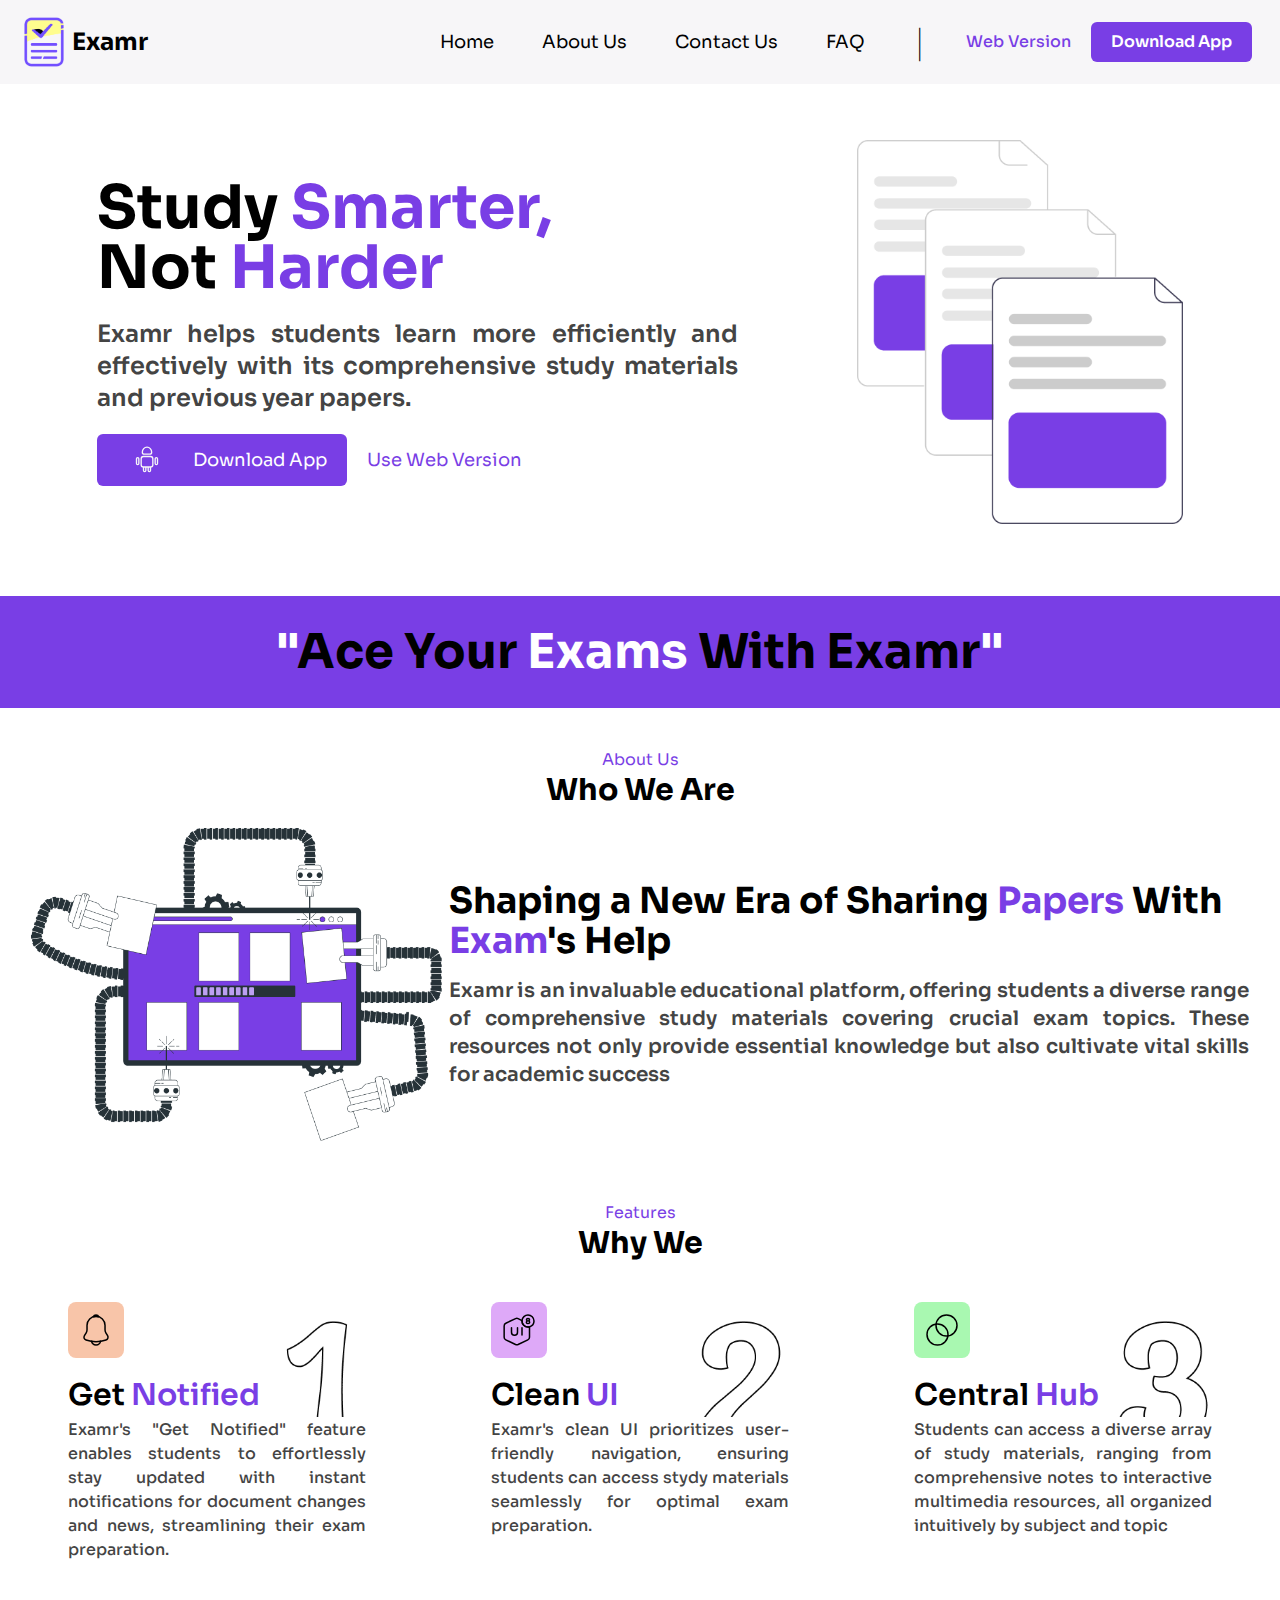
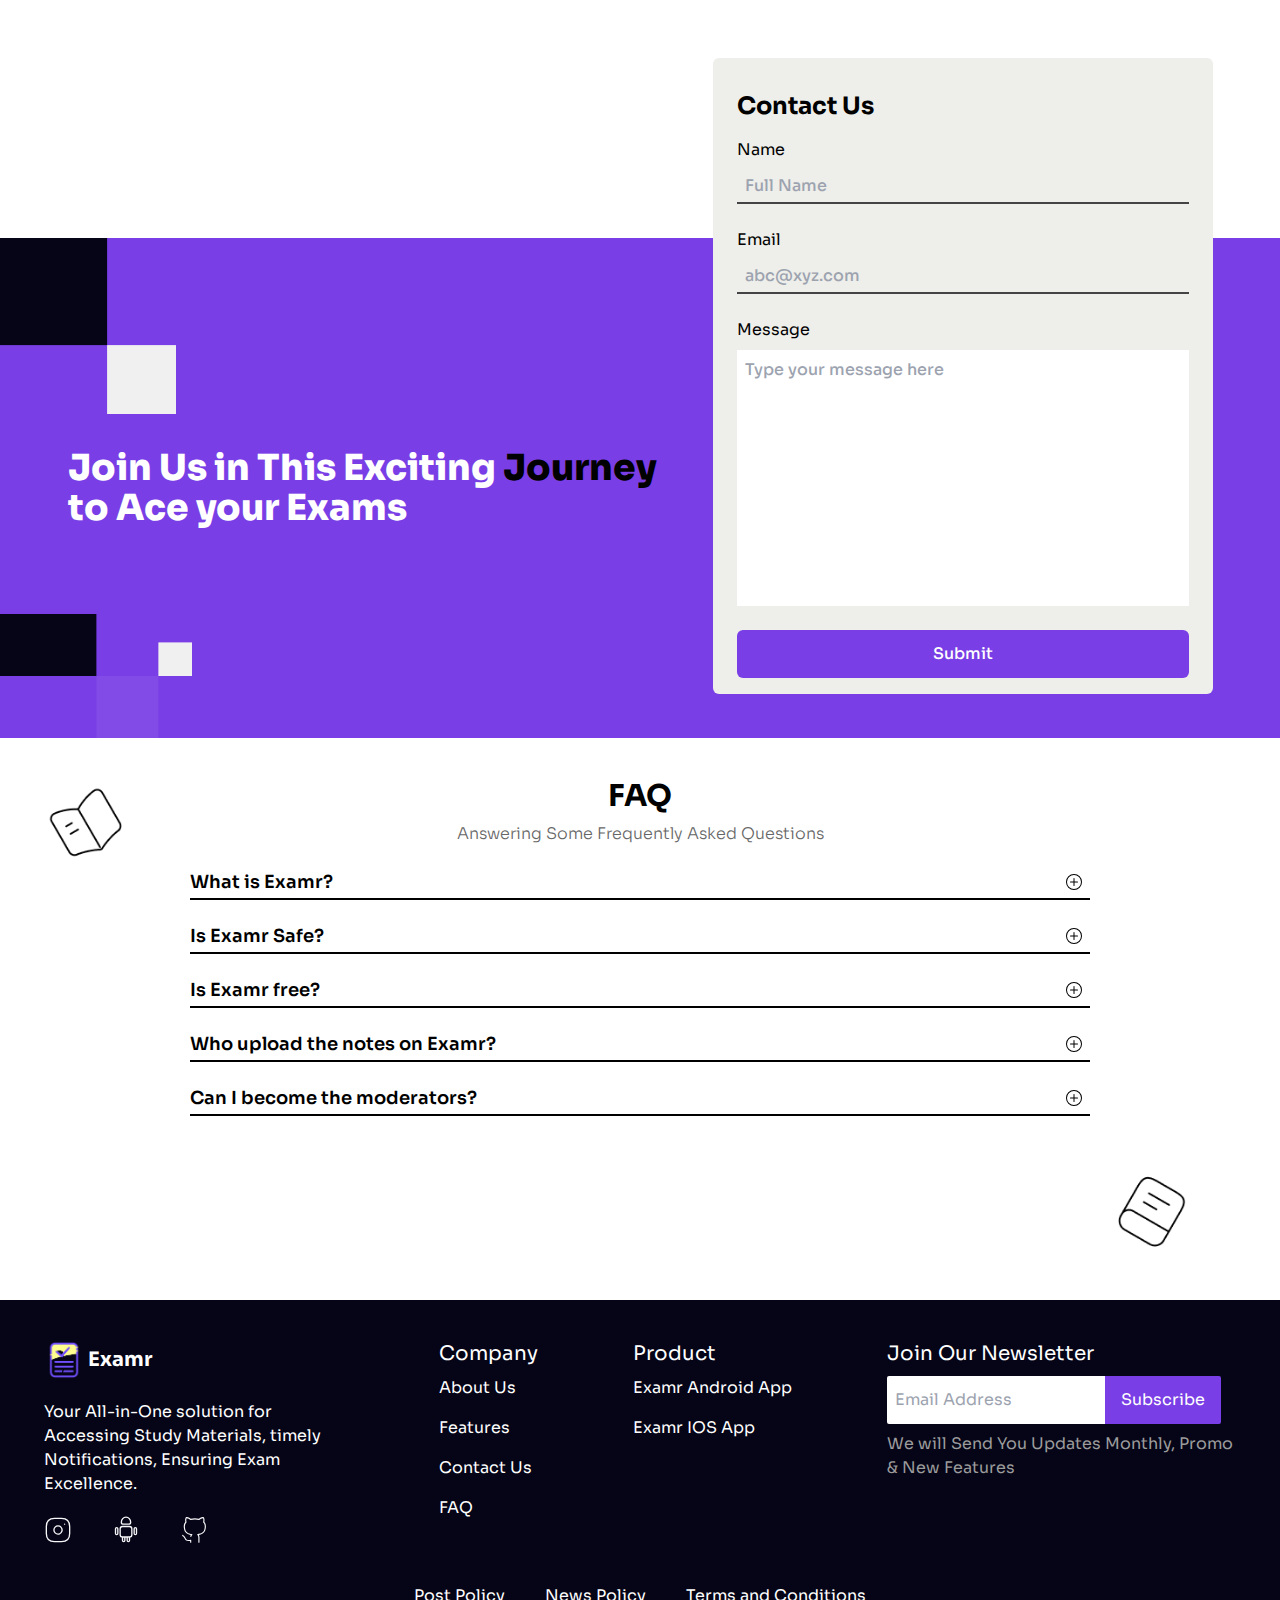
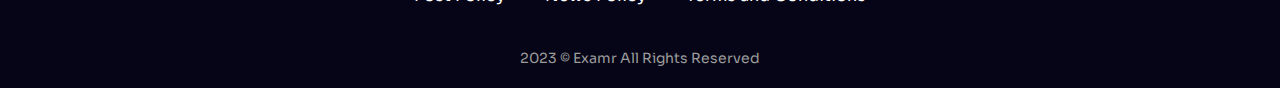
==== commit 185b19bf: "Update index.html" ====
--- a/index.html
+++ b/index.html
@@ -5,25 +5,16 @@
     <meta name="viewport" content="width=device-width, initial-scale=1.0" />
     <title>Examr | Homepage</title>
     <link rel="stylesheet" href="index.css" />
-    <link rel="stylesheet" href="color.css" />
-    <link rel="shortcut icon" href="../img/logo.png" type="image/x-icon" />
+    <link rel="shortcut icon" href="img/logo.png" type="image/x-icon" />
     <link rel="preconnect" href="https://fonts.googleapis.com" />
     <link rel="preconnect" href="https://fonts.gstatic.com" crossorigin />
     <link
       href="https://fonts.googleapis.com/css2?family=Sora:wght@100;200;300;400;500;600;700;800&display=swap"
       rel="stylesheet"
     />
-    <style>
-      .faq.active .answer {
-        max-height:fit-content;
-      }
-      .faq.active .bi {
-        display:none;
-      }
-    </style>
   </head>
   <body
-    class="antialiased examr-background"
+    class="antialiased bg-[#F7F6F8]"
     style="font-family: 'sora', sans-serif"
   >
     <!-- Navbar -->
@@ -37,13 +28,13 @@
         <div>
           <!-- Logo -->
           <a href="index.html" class="flex items-center justify-start">
-            <img src="../img/logo.png" alt="logo" class="h-14" />
+            <img src="img/logo.png" alt="logo" class="h-14" />
             <h1 class="text-2xl font-bold">Examr</h1>
           </a>
         </div>
         <img
           id="menu"
-          src="../img/menu.svg"
+          src="img/menu.svg"
           alt="logo"
           class="h-9 md:hidden"
           onclick="menuChange(), menuToggle()"
@@ -93,7 +84,7 @@
           </button>
           <button
             id="app-btn"
-            class="w-48 px-5 py-2 examr-purple-bg text-white font-semibold rounded-md md:w-fit lg:text-base"
+            class="w-48 px-5 py-2 bg-[#793EE5] text-white font-semibold rounded-md md:w-fit lg:text-base"
           >
             Download App
           </button>
@@ -127,14 +118,14 @@
         <button
           class="flex py-3 px-5 gap-x-4 bg-[#793EE5] items-center text-white text-base rounded-md md:text-lg"
         >
-        <img src="../img/android.svg" class="h-7 mx-4" alt="download" />
+        <img src="img/android.svg" class="h-7 mx-4" alt="download" />
           Download App
         </button>
         </div>
       </div>
       <img
         class="h-60 w-fit hidden sm:block lg:h-96"
-        src="../img/docs.png"
+        src="img/docs.png"
         alt="docs"
       />
     </div>
@@ -161,7 +152,7 @@
     >
       <img
         class="w-6/12 min-w-[240px] my-5 sm:w-72 md:w-80 lg:w-96 xl:w-4/12"
-        src="../img/Portfolio.png"
+        src="img/Portfolio.png"
         alt=""
       />
       <div
@@ -200,12 +191,12 @@
         class="w-[300px] border border-transparent relative"
       >
         <img
-          src="../img/notification.svg"
+          src="img/notification.svg"
           alt="notification"
           class="p-2.5 bg-[#F8C5A9] rounded-lg absolute top-0 left-0"
         />
         <img
-          src="../img/one.png"
+          src="img/one.png"
           alt=""
           class="h-[100px] md:h-[115px] absolute top-0 right-0"
         />
@@ -223,12 +214,12 @@
       <!-- UI -->
       <div id="ui" class="w-[300px] border border-transparent relative">
         <img
-          src="../img/ui8.svg"
+          src="img/ui8.svg"
           alt="notification"
           class="p-2.5 bg-[#DEA9F8] rounded-lg absolute top-0 left-0"
         />
         <img
-          src="../img/two.png"
+          src="img/two.png"
           alt=""
           class="h-[100px] md:h-[115px] absolute top-0 right-0"
         />
@@ -246,12 +237,12 @@
       <!-- Central Hub -->
       <div id="hub" class="w-[300px] border border-transparent relative">
         <img
-          src="../img/hub.svg"
+          src="img/hub.svg"
           alt="notification"
           class="p-2.5 bg-[#A9F8B1] rounded-lg absolute top-0 left-0"
         />
         <img
-          src="../img/three.png"
+          src="img/three.png"
           alt=""
           class="h-[100px] md:h-[115px] absolute top-0 right-0"
         />
@@ -275,10 +266,10 @@
         class="relative lg:h-[500px] w-full bg-[#793EE5] lg:bg-none flex flex-col items-center lg:flex-row lg:justify-center sm:p-6 lg:gap-14"
       >
         <div class="hidden xl:block absolute top-0 left-0 w-44">
-          <img src="../img/Box 1.svg" alt="" />
+          <img src="img/Box 1.svg" alt="" />
         </div>
         <div class="hidden xl:block absolute bottom-0 left-0 w-48">
-          <img src="../img/Box 2.svg" alt="" />
+          <img src="img/Box 2.svg" alt="" />
         </div>
         <h1
           class="text-white text-lg sm:text-2xl md:text-3xl lg:text-4xl font-extrabold my-4"
@@ -332,8 +323,8 @@
     </div>
     <!-- FAQ (Frequently Asked Questions) -->
     <div class="faq-section main-conatiner my-10 relative">
-      <img src="../img/vector.png" alt="" class="hidden absolute top-0 left-10 xl:block h-24">
-      <img src="../img/vector 1.png" alt="" class="hidden absolute bottom-0 right-20 xl:block h-24">
+      <img src="img/vector.png" alt="" class="hidden absolute top-0 left-10 xl:block h-24">
+      <img src="img/vector 1.png" alt="" class="hidden absolute bottom-0 right-20 xl:block h-24">
       <div class="flex flex-col items-center mb-4 space-y-2">
         <h1 class="text-3xl font-bold">FAQ</h1>
         <h4 class="text-center text-[#666666] font-light text-base">
@@ -491,14 +482,14 @@
         <!-- One -->
       <div class="flex flex-col gap-5 max-w-[300px]">
         <div class="flex items-center gap-1">
-          <img src="../img/logo.png" alt="logo" class="h-10">
+          <img src="img/logo.png" alt="logo" class="h-10">
           <h1 class="font-bold text-lg lg:text-xl">Examr</h1>
         </div>
         <p class="text-white text-xs lg:text-base">Your All-in-One solution for Accessing Study Materials, timely Notifications, Ensuring Exam Excellence.</p>
         <div class="social-media-icons flex gap-10">
-          <a href="https://www.instagram.com/bmayanksingh/"><img src="../img/instagram.svg" alt="instagram" class="h-7"></a>
-          <a href="#"><img src="../img/android.svg" alt="android" class="h-7"></a>
-          <a href="#"><img src="../img/github.svg" alt="github" class="h-7"></a>
+          <a href="https://www.instagram.com/bmayanksingh/"><img src="img/instagram.svg" alt="instagram" class="h-7"></a>
+          <a href="#"><img src="img/android.svg" alt="android" class="h-7"></a>
+          <a href="#"><img src="img/github.svg" alt="github" class="h-7"></a>
         </div>
       </div>
 
--- a/index.css
+++ b/index.css
@@ -63,6 +63,14 @@
   line-height: inherit;
   /* 2 */
 }
+
+/* Show and Hide faq answer */
+.faq.active .answer {
+        max-height:fit-content;
+      }
+      .faq.active .bi {
+        display:none;
+      }
 
 /*
 1. Add the correct height in Firefox.
@@ -980,11 +988,11 @@
 }
 
 .bg-\[\#\] {
-  background-color: #;
+  background-color: #793ee5;
 }
 
 .bg-\[\#793EE\] {
-  background-color: #793EE;
+  background-color: #793EE5;
 }
 
 .p-2 {
@@ -1695,4 +1703,4 @@
     font-size: 2.25rem;
     line-height: 2.5rem;
   }
-}+}
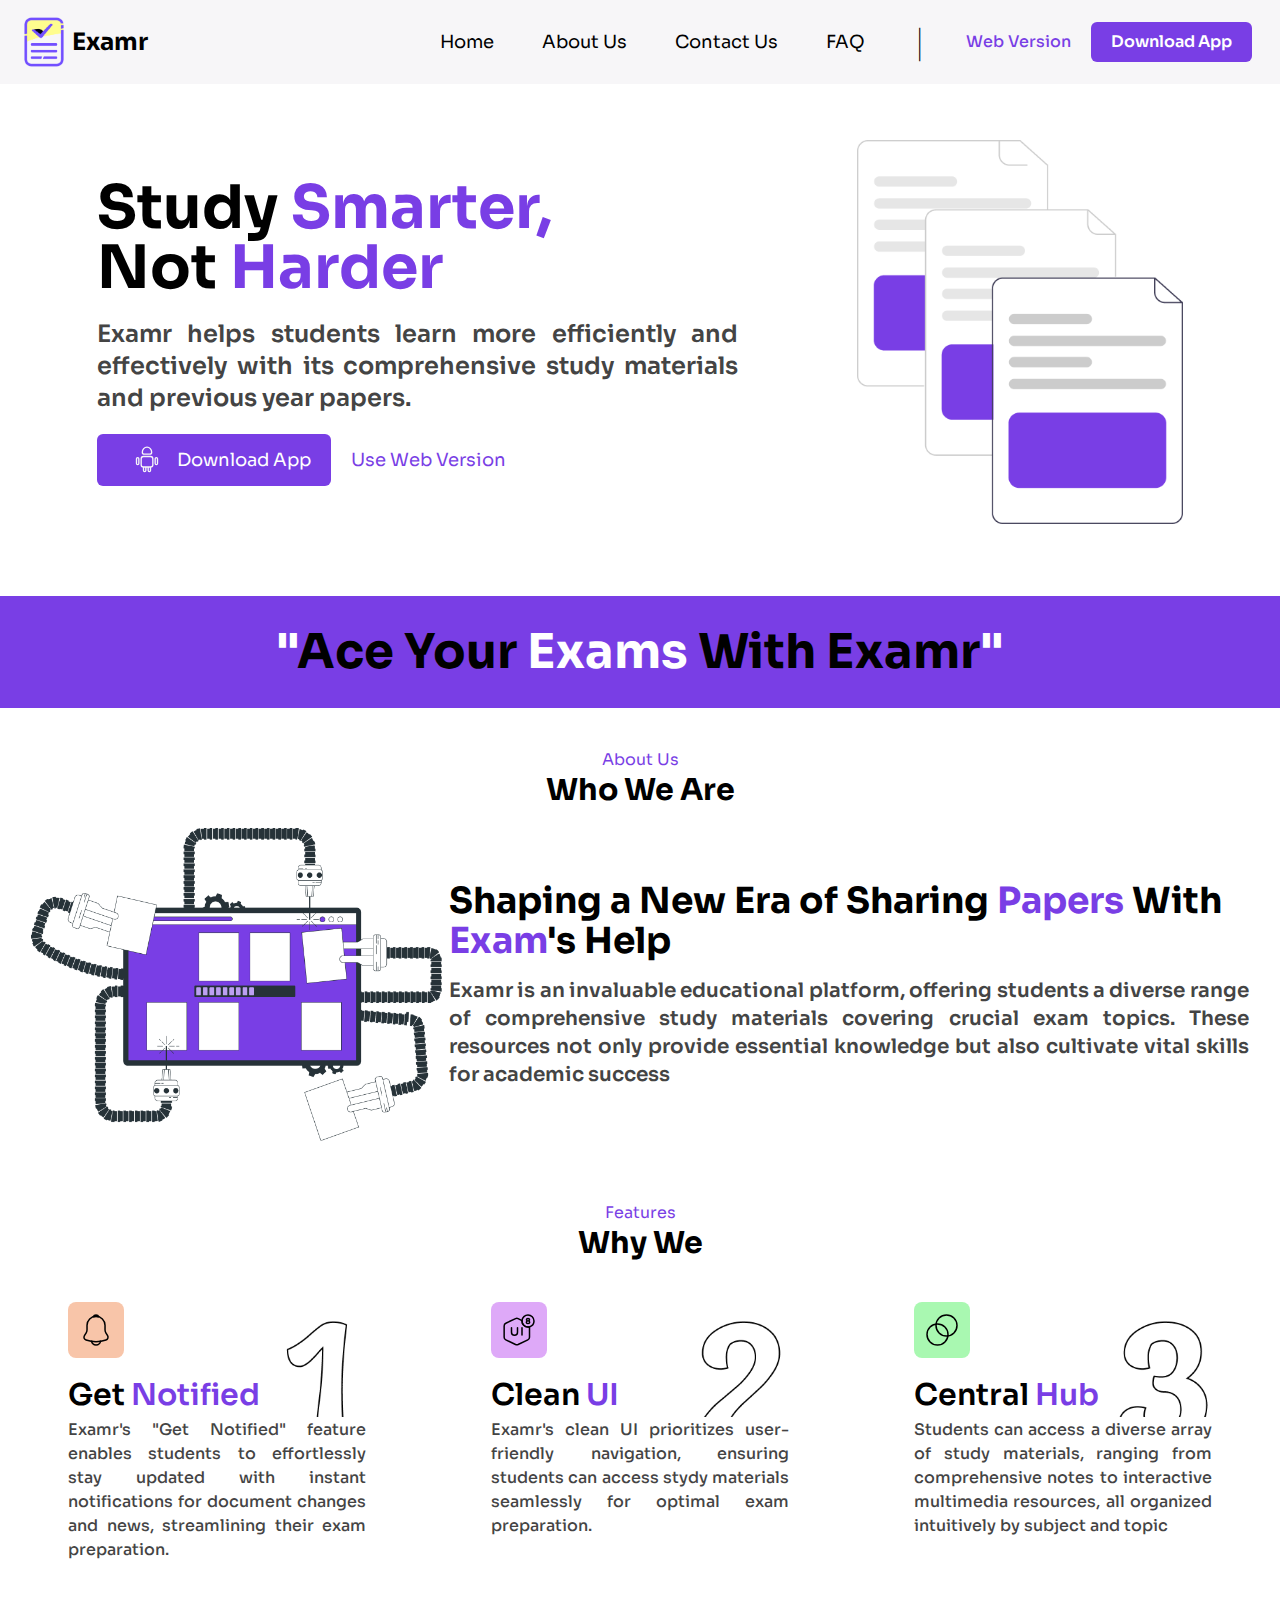
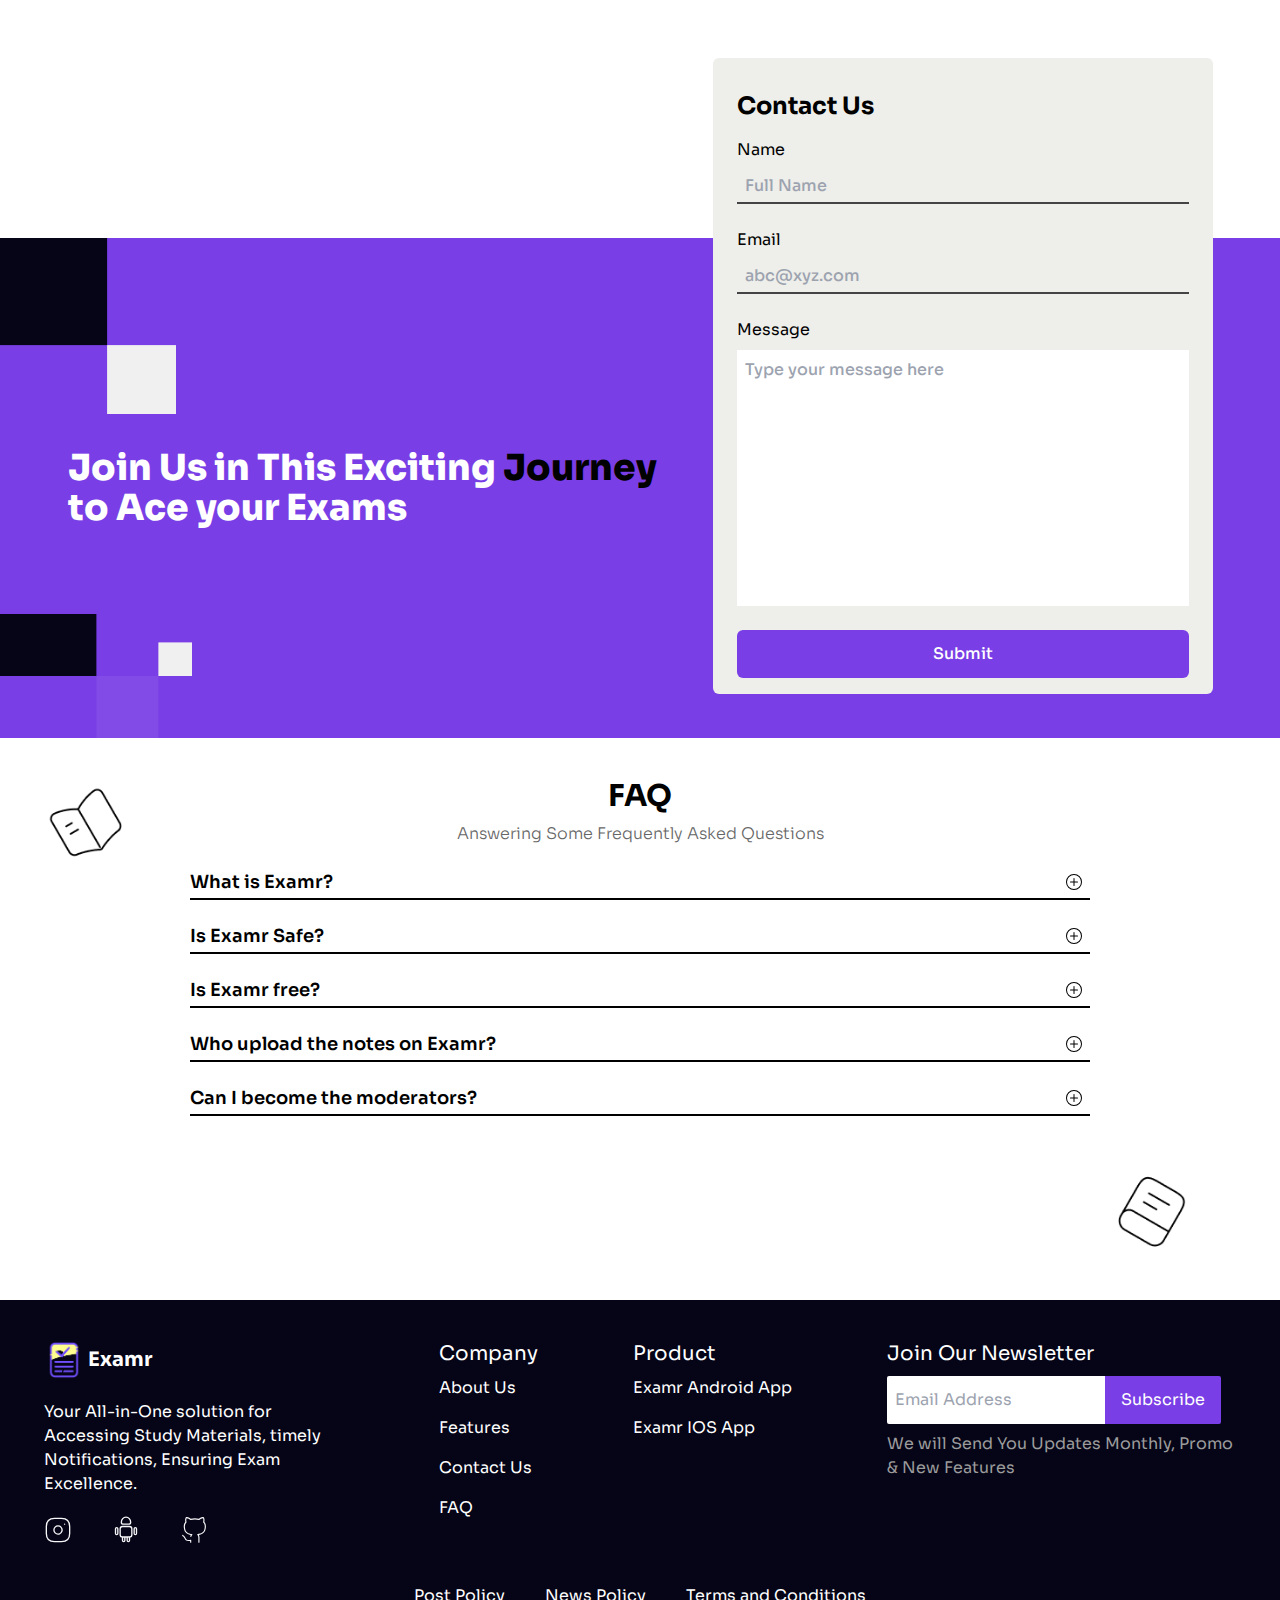
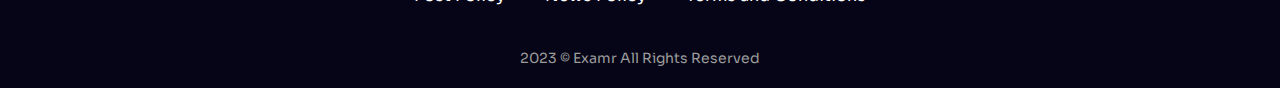
==== commit 3b7a210e: "Update index.html" ====
--- a/index.html
+++ b/index.html
@@ -116,7 +116,7 @@
           Use Web Version
         </button>
         <button
-          class="flex py-3 px-5 gap-x-4 bg-[#793EE5] items-center text-white text-base rounded-md md:text-lg"
+          class="flex py-3 px-5 gap-x-2 bg-[#793EE5] items-center text-white text-base rounded-md md:text-lg"
         >
         <img src="img/android.svg" class="h-7 mx-4" alt="download" />
           Download App
